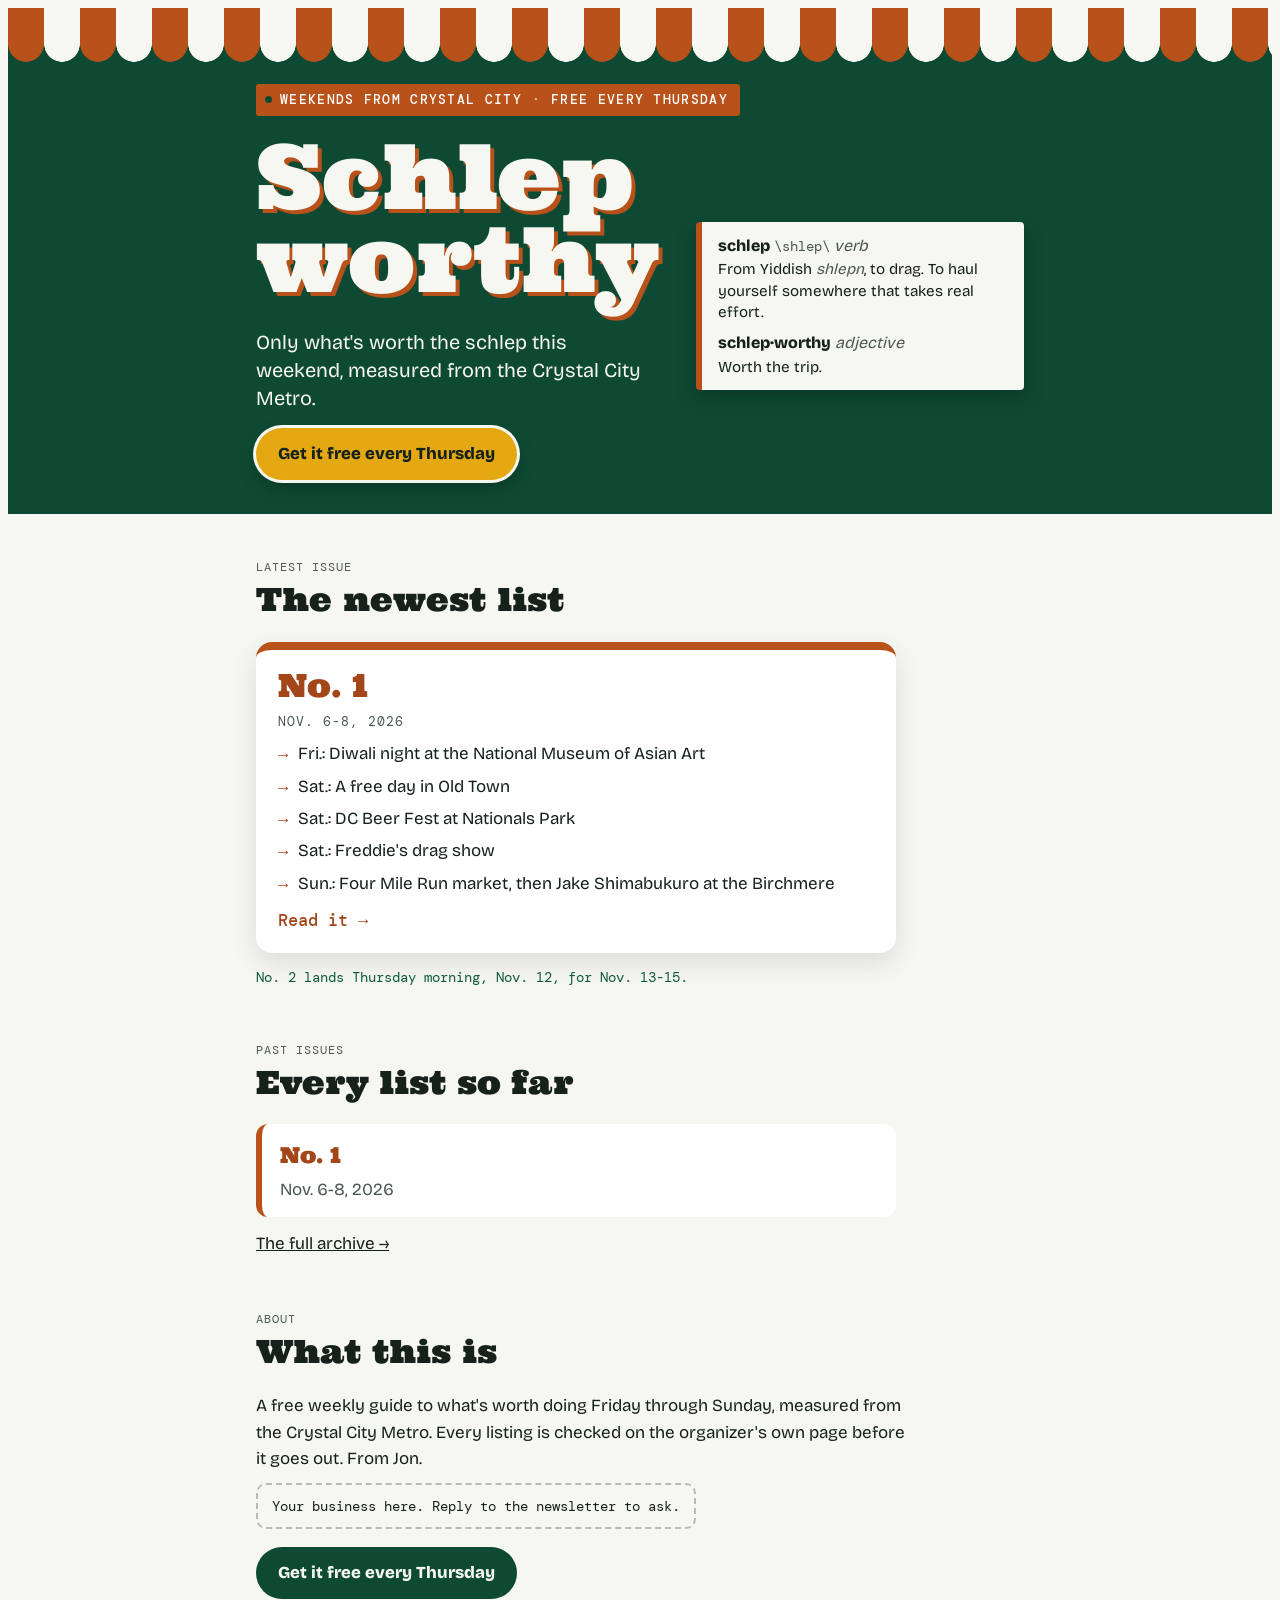
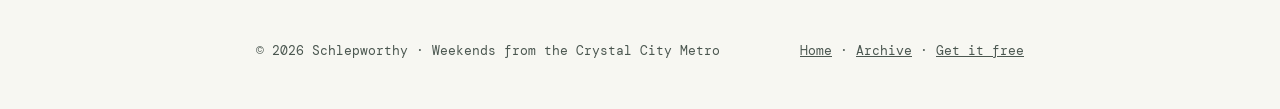
==== index.html @ 54acac74 "Launch the schlepworthy.com site: home, archive, 404, sitemap, icons and share image Home and archiv" ====
<!doctype html>
<html lang="en">
<head>
<meta charset="utf-8">
<meta name="viewport" content="width=device-width, initial-scale=1">
<title>Schlepworthy: things to do near Crystal City this weekend</title>
<meta name="description" content="A free weekly guide to what's worth doing Friday through Sunday, measured from the Crystal City Metro. Every listing checked live before it goes out.">
<link rel="canonical" href="https://schlepworthy.com/">
<meta property="og:type" content="website">
<meta property="og:site_name" content="Schlepworthy">
<meta property="og:title" content="Schlepworthy: things to do near Crystal City this weekend">
<meta property="og:description" content="A free weekly guide to what's worth doing Friday through Sunday, measured from the Crystal City Metro. Every listing checked live before it goes out.">
<meta property="og:url" content="https://schlepworthy.com/">
<meta name="theme-color" content="#0E4A33">
<meta property="og:image" content="https://schlepworthy.com/og.png">
<meta property="og:image:width" content="1200">
<meta property="og:image:height" content="630">
<meta name="twitter:card" content="summary_large_image">
<meta name="twitter:image" content="https://schlepworthy.com/og.png">
<link rel="icon" href="/favicon.svg" type="image/svg+xml">
<link rel="apple-touch-icon" href="/apple-touch-icon.png">
<script type="application/ld+json">{"@context":"https://schema.org","@type":"WebSite","name":"Schlepworthy","url":"https://schlepworthy.com/","description":"A free weekly guide to what's worth doing Friday through Sunday, measured from the Crystal City Metro."}</script>
<link rel="preconnect" href="https://fonts.googleapis.com">
<link rel="preconnect" href="https://fonts.gstatic.com" crossorigin>
<link rel="stylesheet" href="https://fonts.googleapis.com/css2?family=Ultra&amp;family=Bricolage+Grotesque:opsz,wght@12..96,300..800&amp;family=DM+Mono:wght@400;500&amp;display=swap">
<link rel="stylesheet" href="/assets/site.css">
</head>
<body>
<header class="cover">
  <div class="sw-awning" aria-hidden="true"></div>
  <div class="wrap site-cover">
    <p class="eyebrow"><span class="sign"><b>Weekends from Crystal City</b><i>&middot;</i><b>Free every Thursday</b></span></p>
    <h1 class="sw-masthead"><span>Schlep</span><span>worthy</span></h1>
    <dl class="sw-def">
      <div><dt><b>schlep</b> <span class="sw-def__say">\shlep\</span> <i>verb</i></dt><dd>From Yiddish <i>shlepn</i>, to drag. To haul yourself somewhere that takes real effort.</dd></div>
      <div><dt><b>schlep&middot;worthy</b> <i>adjective</i></dt><dd>Worth the trip.</dd></div>
    </dl>
    <p class="sw-tagline">Only what's worth the schlep this weekend, measured from the Crystal City Metro.</p>
    <a class="btn js-sub" href="https://schlepworthy.beehiiv.com/?utm_source=website&amp;utm_medium=owned&amp;utm_campaign=home" target="_blank" rel="noopener">Get it free every Thursday</a>
  </div>
</header>
<main>
  <section class="wrap section" aria-labelledby="latest">
    <div class="section-head"><p class="label">Latest issue</p><h2 class="section-title" id="latest">The newest list</h2></div>
    <a class="issue-card" href="https://schlepworthy.beehiiv.com/p/schlepworthy-no-1-nov-6-8">
      <span class="issue-card__no">No. 1</span>
      <span class="issue-card__dates">Nov. 6-8, 2026</span>
      <ul class="issue-card__lines">
        <li>Fri.: Diwali night at the National Museum of Asian Art</li>
        <li>Sat.: A free day in Old Town</li>
        <li>Sat.: DC Beer Fest at Nationals Park</li>
        <li>Sat.: Freddie's drag show</li>
        <li>Sun.: Four Mile Run market, then Jake Shimabukuro at the Birchmere</li>
      </ul>
      <span class="issue-card__go">Read it &rarr;</span>
    </a>
    <p class="next-note">No. 2 lands Thursday morning, Nov. 12, for Nov. 13-15.</p>
  </section>
  <section class="wrap section" aria-labelledby="past">
    <div class="section-head"><p class="label">Past issues</p><h2 class="section-title" id="past">Every list so far</h2></div>
    <ul class="issue-list">
      <li><a href="https://schlepworthy.beehiiv.com/p/schlepworthy-no-1-nov-6-8"><b>No. 1</b><span>Nov. 6-8, 2026</span></a></li>
    </ul>
    <p style="margin-top:14px"><a href="/archive/">The full archive &rarr;</a></p>
  </section>
  <section class="wrap section about" aria-labelledby="about">
    <div class="section-head"><p class="label">About</p><h2 class="section-title" id="about">What this is</h2></div>
    <p>A free weekly guide to what's worth doing Friday through Sunday, measured from the Crystal City Metro. Every listing is checked on the organizer's own page before it goes out. From Jon.</p>
    <p class="sponsor-line">Your business here. Reply to the newsletter to ask.</p>
    <p style="margin-top:18px"><a class="btn btn--ink js-sub" href="https://schlepworthy.beehiiv.com/?utm_source=website&amp;utm_medium=owned&amp;utm_campaign=home-about" target="_blank" rel="noopener">Get it free every Thursday</a></p>
  </section>
</main>
<footer class="wrap site-foot">
  <span>&copy; 2026 Schlepworthy &middot; Weekends from the Crystal City Metro</span>
  <span><a href="/">Home</a> &middot; <a href="/archive/">Archive</a> &middot; <a class="js-sub" href="https://schlepworthy.beehiiv.com/?utm_source=website&amp;utm_medium=owned&amp;utm_campaign=footer" target="_blank" rel="noopener">Get it free</a></span>
</footer>
<script>
(function () {
  /* Carry a visitor's utm_* tags onto the subscribe links, so a Reddit or Instagram link to this page still credits the signup in Beehiiv. */
  try {
    var q = new URLSearchParams(window.location.search);
    if (!q.get("utm_source")) return;
    Array.prototype.forEach.call(document.querySelectorAll("a.js-sub"), function (a) {
      var u = new URL(a.href);
      ["utm_source", "utm_medium", "utm_campaign", "utm_content"].forEach(function (k) {
        var v = q.get(k);
        if (v) { u.searchParams.set(k, v); } else { u.searchParams.delete(k); }
      });
      a.href = u.toString();
    });
  } catch (e) {}
})();
</script>
</body>
</html>
---- assets/site.css ----
/* Base: the Weekend Edition chassis (tickets, routes, callouts, listings, checklist). skin.css overrides type, color and the cover for Schlepworthy. */
:root {
  --paper: #F5F6F2;
  --card: #FFFFFF;
  --ink: #1C2333;
  --ink-soft: #4B5466;
  --rule: #D9DCD3;
  --perf: rgba(28, 35, 51, 0.28);
  --gold: #F2B705;
  --gold-text: #8A6200;
  --blue: #1F6FB2;
  --red: #C8102E;
  --orange: #E8692C;
  --orange-text: #B4481A;
  --green: #3F7D4E;
  --purple: #5B3A99;
  --purple-text: #5B3A99;
  --tint-gold: #FFF2C4;
  --tint-blue: #E0ECF7;
  --tint-red: #FBE2E6;
  --tint-green: #E1EEE2;
  --tint-orange: #FDE5D8;
  --tint-purple: #ECE4F7;
  --on-color: #FFFFFF;
  --shadow: rgba(28, 35, 51, 0.12);
  --cover: #EE7A2E;
  --cover-ink: #1C2333;
  /* Sticker art always sits on white, so these stay fixed in both themes. */
  --st-paper: #FFFFFF;
  --st-ink: #1C2333;
  --st-ink-2: #3A4357;
  --st-gold: #F2B705;
  --st-glow: #FFE7A0;
  --st-orange: #E8692C;
  --st-red: #C8102E;
  --st-blue: #1F6FB2;
  --st-green: #3F7D4E;
  --st-sky: #CFE4F5;
  --st-wood: #C98B3C;
  --st-night: #2A2445;
  --st-purple: #5B3A99;
  --st-shadow: rgba(10, 14, 24, 0.22);

  --font-display: "Shrikhand", "Cooper Black", "Georgia", serif;
  --font-body: "Bricolage Grotesque", "Avenir Next", "Segoe UI", system-ui, sans-serif;
  --font-mono: "DM Mono", ui-monospace, "SFMono-Regular", Menlo, Consolas, monospace;

  --step--1: 0.8125rem;
  --step-0: 1.0625rem;
  --step-1: 1.25rem;
  --step-2: 1.5rem;
  --step-3: 2rem;
  --step-4: 2.75rem;
}
@media (prefers-color-scheme: dark) {
  :root:not([data-theme="light"]) {
    --paper: #12151D;
    --card: #1B202B;
    --ink: #EEF0F4;
    --ink-soft: #A9B0BE;
    --rule: #2C3343;
    --perf: rgba(238, 240, 244, 0.28);
    --gold: #F2C230;
    --gold-text: #F2C94C;
    --blue: #6AAEE8;
    --red: #F26B80;
    --orange: #FF8F57;
    --orange-text: #FF9B66;
    --green: #7CC08D;
    --purple: #B79BF0;
    --purple-text: #C2A9F5;
    --tint-gold: #2E2812;
    --tint-blue: #142536;
    --tint-red: #34181E;
    --tint-green: #16291B;
    --tint-orange: #36211A;
    --tint-purple: #241B36;
    --on-color: #12151D;
    --shadow: rgba(0, 0, 0, 0.38);
    --cover: #E0702A;
    color-scheme: dark;
  }
}
:root[data-theme="dark"] {
  --paper: #12151D;
  --card: #1B202B;
  --ink: #EEF0F4;
  --ink-soft: #A9B0BE;
  --rule: #2C3343;
  --perf: rgba(238, 240, 244, 0.28);
  --gold: #F2C230;
  --gold-text: #F2C94C;
  --blue: #6AAEE8;
  --red: #F26B80;
  --orange: #FF8F57;
  --orange-text: #FF9B66;
  --green: #7CC08D;
  --purple: #B79BF0;
  --purple-text: #C2A9F5;
  --tint-gold: #2E2812;
  --tint-blue: #142536;
  --tint-red: #34181E;
  --tint-green: #16291B;
  --tint-orange: #36211A;
  --tint-purple: #241B36;
  --on-color: #12151D;
  --shadow: rgba(0, 0, 0, 0.38);
  --cover: #E0702A;
  color-scheme: dark;
}

*, *::before, *::after { box-sizing: border-box; }
html { scroll-behavior: smooth; scroll-padding-top: 64px; }
body {
  background: var(--paper);
  color: var(--ink);
  font-family: var(--font-body);
  font-size: var(--step-0);
  line-height: 1.55;
  font-optical-sizing: auto;
  -webkit-font-smoothing: antialiased;
}
body::before {
  content: "";
  position: fixed;
  inset: 0 0 auto;
  height: env(safe-area-inset-top, 0px);
  z-index: 10;
  background: var(--paper);
}
a { color: inherit; }
:focus-visible { outline: 3px solid var(--blue); outline-offset: 3px; border-radius: 6px; }
h1, h2, h3, h4 { margin: 0; text-wrap: balance; }
p { margin: 0; }
ul, ol, dl { margin: 0; }

.wrap {
  width: 100%;
  max-width: 800px;
  margin-inline: auto;
  padding-left: max(16px, env(safe-area-inset-left, 0px));
  padding-right: max(16px, env(safe-area-inset-right, 0px));
}

/* SVG art */
.st-paper { fill: var(--st-paper); }
.st-ink { fill: var(--st-ink); }
.st-ink-2 { fill: var(--st-ink-2); }
.st-gold { fill: var(--st-gold); }
.st-glow { fill: var(--st-glow); }
.st-orange { fill: var(--st-orange); }
.st-red { fill: var(--st-red); }
.st-blue { fill: var(--st-blue); }
.st-green { fill: var(--st-green); }
.st-sky { fill: var(--st-sky); }
.st-wood { fill: var(--st-wood); }
.st-night { fill: var(--st-night); }
.st-purple { fill: var(--st-purple); }
.sk { fill: none; stroke: var(--st-ink); stroke-linecap: round; stroke-linejoin: round; }
.sk-paper { fill: none; stroke: var(--st-paper); stroke-linecap: round; stroke-linejoin: round; }
.sk-orange { fill: none; stroke: var(--st-orange); stroke-linecap: round; }
.sk-red { fill: none; stroke: var(--st-red); stroke-linecap: round; stroke-linejoin: round; }
.sk-green { fill: none; stroke: var(--st-green); stroke-linecap: round; stroke-linejoin: round; }
.sk-wood { fill: none; stroke: var(--st-wood); stroke-linecap: round; stroke-linejoin: round; }
.ol { fill: none; stroke: var(--st-ink); stroke-width: 2; stroke-linejoin: round; }
.edge { stroke: var(--st-ink); stroke-width: 2; stroke-linejoin: round; }
.svg-text { font-family: var(--font-mono); font-weight: 500; fill: var(--st-ink); }

/* Cover */
.cover { background: var(--cover); color: var(--cover-ink); }
.cover__inner { padding-block: 26px 30px; display: grid; gap: 22px; }
.eyebrow {
  font-family: var(--font-mono);
  font-size: var(--step--1);
  letter-spacing: 0.06em;
  text-transform: uppercase;
}
.masthead {
  font-family: var(--font-display);
  font-weight: 400;
  font-size: clamp(3rem, 14vw, 6.5rem);
  line-height: 0.95;
}
.masthead span { display: block; }
.cover__tags { display: flex; flex-wrap: wrap; align-items: center; gap: 10px 12px; margin-top: 14px; }
.stamp {
  display: inline-block;
  padding: 4px 11px;
  border: 2.5px solid var(--st-purple);
  border-radius: 6px;
  background: var(--st-paper);
  color: var(--st-purple);
  font-family: var(--font-mono);
  font-weight: 500;
  font-size: var(--step--1);
  letter-spacing: 0.14em;
  text-transform: uppercase;
  transform: rotate(-6deg);
}
.kicker-pt {
  display: inline-block;
  padding: 4px 12px;
  border-radius: 999px;
  background: var(--st-paper);
  color: var(--st-ink);
  font-weight: 700;
  font-size: var(--step--1);
  letter-spacing: 0.14em;
  text-transform: uppercase;
  transform: rotate(2deg);
}
.cover__stickers { display: flex; flex-wrap: wrap; gap: 14px; }
.sticker {
  width: 78px;
  height: 78px;
  border-radius: 50%;
  background: var(--st-paper);
  display: grid;
  place-items: center;
  box-shadow: 0 0 0 4px var(--st-paper), 0 8px 18px var(--st-shadow);
  transform: rotate(var(--tilt, 0deg));
  animation: settle 700ms cubic-bezier(0.2, 0.9, 0.3, 1.3) both;
  animation-delay: var(--delay, 0ms);
}
.sticker svg { width: 62px; height: 62px; }
@keyframes settle {
  from { transform: rotate(calc(var(--tilt, 0deg) - 14deg)) scale(0.88); }
  to { transform: rotate(var(--tilt, 0deg)) scale(1); }
}
.coverlines { list-style: none; padding: 0; display: grid; gap: 10px; max-width: 36ch; }
.coverlines li { display: flex; gap: 10px; align-items: baseline; }
.coverlines li::before { content: "→"; font-family: var(--font-mono); font-weight: 500; }
.coverlines a {
  font-weight: 750;
  font-size: var(--step-1);
  line-height: 1.3;
  text-decoration: underline;
  text-decoration-thickness: 2px;
  text-underline-offset: 4px;
}
.forecast { display: grid; grid-template-columns: repeat(3, minmax(0, 1fr)); gap: 8px; }
.wx {
  background: var(--st-paper);
  color: var(--st-ink);
  border-radius: 14px;
  padding: 10px 12px;
  display: grid;
  gap: 2px;
  justify-items: start;
  align-content: start;
}
.wx svg { width: 26px; height: 26px; }
.wx__day { font-family: var(--font-mono); font-size: 0.75rem; letter-spacing: 0.08em; text-transform: uppercase; }
.wx__temps { font-weight: 800; font-size: var(--step-1); line-height: 1.2; font-variant-numeric: tabular-nums; }
.wx__temps small { font-weight: 500; font-size: 0.8em; color: var(--st-ink-2); }
.wx__note { font-size: 0.8125rem; line-height: 1.3; color: var(--st-ink-2); }
.forecast__note { grid-column: 1 / -1; font-family: var(--font-mono); font-size: var(--step--1); }

@media (min-width: 720px) {
  .cover__inner {
    grid-template-columns: minmax(0, 1.25fr) minmax(0, 1fr);
    grid-template-areas: "eyebrow eyebrow" "title stickers" "lines forecast";
    column-gap: 36px;
    row-gap: 26px;
    padding-block: 34px 38px;
  }
  .eyebrow { grid-area: eyebrow; }
  .cover__title { grid-area: title; }
  .cover__stickers {
    grid-area: stickers;
    align-self: center;
    justify-self: end;
    display: grid;
    grid-template-columns: repeat(2, 78px);
    gap: 16px 20px;
  }
  .cover__stickers .sticker:nth-child(even) { margin-top: 18px; }
  .coverlines { grid-area: lines; }
  .forecast { grid-area: forecast; align-self: end; }
}

/* Contents bar */
.toc {
  position: sticky;
  top: env(safe-area-inset-top, 0px);
  z-index: 5;
  background: var(--paper);
  border-bottom: 1px solid var(--rule);
}
.toc__list {
  list-style: none;
  padding: 10px 0;
  display: flex;
  gap: 8px;
  overflow-x: auto;
  scrollbar-width: none;
}
.toc__list::-webkit-scrollbar { display: none; }
.toc a {
  display: inline-flex;
  align-items: center;
  gap: 7px;
  padding: 7px 14px;
  border-radius: 999px;
  border: 1.5px solid var(--rule);
  background: var(--card);
  font-weight: 700;
  font-size: 0.9rem;
  text-decoration: none;
  white-space: nowrap;
  transition: border-color 140ms ease;
}
.toc a:hover { border-color: var(--ink); }
.dot { display: inline-block; width: 10px; height: 10px; border-radius: 50%; background: var(--c, var(--ink)); flex: none; }

/* Sections */
.section { padding-block: 44px 8px; }
.section-head { display: grid; gap: 6px; margin-bottom: 24px; }
.kicker {
  font-family: var(--font-mono);
  font-size: var(--step--1);
  letter-spacing: 0.06em;
  text-transform: uppercase;
  color: var(--ink-soft);
}
.section-title { font-weight: 800; font-size: var(--step-3); line-height: 1.1; letter-spacing: -0.01em; }
.day-title {
  font-family: var(--font-display);
  font-weight: 400;
  font-size: var(--step-4);
  line-height: 1;
  color: var(--c, var(--ink));
}
.title-row { display: flex; align-items: center; flex-wrap: wrap; gap: 6px 14px; }
.pt-day {
  display: inline-block;
  padding: 3px 12px;
  border-radius: 999px;
  border: 1.5px solid var(--rule);
  background: var(--card);
  color: var(--ink-soft);
  font-weight: 700;
  font-size: var(--step--1);
  letter-spacing: 0.06em;
  transform: rotate(-3deg);
}
.dek { font-size: var(--step-1); line-height: 1.45; max-width: 46ch; }
.label {
  font-family: var(--font-mono);
  font-size: 0.75rem;
  letter-spacing: 0.08em;
  text-transform: uppercase;
  color: var(--ink-soft);
}

/* Editor's note */
.ednote {
  display: grid;
  gap: 8px;
  padding: 18px 20px;
  border-radius: 18px;
  border: 1.5px dashed var(--perf);
  background: var(--card);
  margin-bottom: 26px;
}
.ednote p:last-child { color: var(--ink-soft); }

/* Energy-sorted tickets */
.glance { display: grid; gap: 16px; grid-template-columns: repeat(auto-fit, minmax(min(100%, 230px), 1fr)); }
.ticket {
  position: relative;
  display: grid;
  gap: 6px;
  align-content: start;
  grid-template-rows: auto auto auto 1fr auto;
  padding: 16px 20px 14px;
  border-radius: 16px;
  background: var(--t, var(--tint-gold));
  color: var(--ink);
  text-decoration: none;
  transition: transform 160ms ease;
}
.ticket:hover { transform: translateY(-2px); }
.ticket::before,
.ticket::after {
  content: "";
  position: absolute;
  bottom: 37px;
  width: 18px;
  height: 18px;
  border-radius: 50%;
  background: var(--paper);
}
.ticket::before { left: -9px; }
.ticket::after { right: -9px; }
.ticket__when { font-family: var(--font-mono); font-size: 0.75rem; letter-spacing: 0.06em; text-transform: uppercase; color: var(--ink-soft); }
.ticket__title { font-weight: 800; font-size: var(--step-2); line-height: 1.12; }
.ticket__note { color: var(--ink-soft); }
.ticket__stub {
  margin-top: auto;
  padding-top: 10px;
  border-top: 2px dashed var(--perf);
  font-family: var(--font-mono);
  font-weight: 500;
  font-size: 0.9rem;
  line-height: 22px;
}

.energy {
  display: inline-flex;
  align-items: center;
  gap: 10px;
  font-family: var(--font-mono);
  font-size: 0.75rem;
  letter-spacing: 0.06em;
  text-transform: uppercase;
  color: var(--ink-soft);
}
.energy__bars {
  position: relative;
  display: inline-grid;
  grid-template-columns: repeat(4, 7px);
  gap: 2px;
  padding: 2px;
  border: 2px solid var(--ink);
  border-radius: 5px;
}
.energy__bars::after {
  content: "";
  position: absolute;
  right: -6px;
  top: 50%;
  width: 3px;
  height: 7px;
  transform: translateY(-50%);
  border-radius: 0 2px 2px 0;
  background: var(--ink);
}
.energy__bars i { display: block; height: 11px; border-radius: 1.5px; background: transparent; }
.energy__bars[data-level="1"] i:nth-child(-n+1),
.energy__bars[data-level="2"] i:nth-child(-n+2),
.energy__bars[data-level="3"] i:nth-child(-n+3),
.energy__bars[data-level="4"] i:nth-child(-n+4) { background: var(--green); }

/* Features */
.feature { position: relative; display: grid; gap: 18px; padding-block: 8px 34px; }
.feature + .feature:not(.feature--box) { border-top: 1px solid var(--rule); padding-top: 34px; }
.feature__top { display: flex; align-items: center; gap: 14px; }
.feature__top > div { flex: 1; min-width: 0; display: grid; gap: 4px; }
.spot {
  flex: none;
  width: 64px;
  height: 64px;
  border-radius: 50%;
  background: var(--st-paper);
  display: grid;
  place-items: center;
  box-shadow: 0 0 0 3px var(--st-paper), 0 6px 14px var(--shadow);
  transform: rotate(-6deg);
}
.spot svg { width: 52px; height: 52px; }
.feature__title {
  font-weight: 800;
  font-size: clamp(1.55rem, 6vw, 2.1rem);
  line-height: 1.06;
  letter-spacing: -0.015em;
}
.pick {
  flex: none;
  width: 76px;
  height: 76px;
  border-radius: 50%;
  display: grid;
  place-items: center;
  text-align: center;
  font-family: var(--font-display);
  font-size: 0.82rem;
  line-height: 1.05;
  background: var(--orange);
  color: var(--cover-ink);
  transform: rotate(10deg);
  box-shadow: 0 0 0 3px var(--st-paper), 0 6px 14px var(--shadow);
}
.feature__dek { font-size: var(--step-1); line-height: 1.45; max-width: 48ch; }
.feature__body { display: grid; gap: 26px; }
@media (min-width: 720px) {
  .feature__body { grid-template-columns: minmax(0, 1.4fr) minmax(0, 1fr); align-items: start; }
}
.feature--box {
  background: var(--tint-purple);
  border-radius: 22px;
  padding: 24px 22px 26px;
  margin-block: 8px 12px;
}
.feature--box + .feature { border-top: 0; padding-top: 22px; }

/* Transit-line itineraries */
.route { list-style: none; padding: 0; position: relative; display: grid; gap: 18px; min-width: 0; }
.route::before {
  content: "";
  position: absolute;
  left: 9px;
  top: 12px;
  bottom: 12px;
  width: 6px;
  border-radius: 3px;
  background: var(--line);
}
.route--gold { --line: var(--gold); }
.route--green { --line: var(--green); }
.route--orange { --line: var(--orange); }
.route--blue { --line: var(--blue); }
.route--red { --line: var(--red); }
.route--purple { --line: var(--purple); }
.stop { position: relative; padding-left: 40px; display: grid; gap: 2px; min-width: 0; }
.stop::before {
  content: "";
  position: absolute;
  left: 0;
  top: 2px;
  width: 24px;
  height: 24px;
  border-radius: 50%;
  background: var(--paper);
  border: 5px solid var(--line);
}
.stop--end::before { background: var(--line); }
.stop__when { font-family: var(--font-mono); font-size: 0.8125rem; color: var(--ink-soft); font-variant-numeric: tabular-nums; }
.stop__what { font-weight: 750; font-size: var(--step-1); line-height: 1.25; }
.stop__more { color: var(--ink-soft); }

/* Marquee */
.marquee-wrap { filter: drop-shadow(0 5px 12px var(--shadow)); min-width: 0; }
.marquee {
  background: var(--card);
  border-radius: 16px;
  padding: 18px 18px 16px;
  display: grid;
  gap: 10px;
}
.marquee__title { font-weight: 800; font-size: var(--step-1); display: flex; align-items: center; gap: 8px; }
.marquee__title::before {
  content: "";
  width: 10px;
  height: 10px;
  border-radius: 50%;
  background: var(--orange);
  box-shadow: 14px 0 0 var(--purple), 28px 0 0 var(--gold);
  margin-right: 30px;
}
.shows { list-style: none; padding: 0; display: grid; }
.show {
  display: grid;
  grid-template-columns: minmax(0, 1fr) auto;
  column-gap: 12px;
  padding-block: 8px;
  border-bottom: 1px dotted var(--rule);
}
.show:last-child { border-bottom: 0; }
.show__title { font-weight: 750; line-height: 1.25; }
.show__meta { grid-column: 1; font-family: var(--font-mono); font-size: 0.75rem; color: var(--ink-soft); }
.show__times {
  grid-column: 2;
  grid-row: 1 / span 2;
  align-self: center;
  text-align: right;
  font-family: var(--font-mono);
  font-size: 0.875rem;
  font-weight: 500;
  font-variant-numeric: tabular-nums;
}
.marquee__note { font-size: 0.8125rem; color: var(--ink-soft); }

/* Facts and add-ons */
.facts { display: grid; gap: 12px; }
.facts div { display: grid; grid-template-columns: 8rem minmax(0, 1fr); gap: 12px; }
.facts dt {
  font-family: var(--font-mono);
  font-size: 0.8125rem;
  letter-spacing: 0.05em;
  text-transform: uppercase;
  color: var(--ink-soft);
  padding-top: 3px;
}
.facts dd { margin: 0; }
@media (max-width: 460px) {
  .facts div { grid-template-columns: 1fr; gap: 2px; }
}
@media (min-width: 720px) {
  .feature__body .facts div { grid-template-columns: 1fr; gap: 2px; }
}
.addon {
  display: grid;
  gap: 6px;
  padding: 14px 16px;
  border-radius: 14px;
  background: var(--card);
}
.addon--alert { background: var(--tint-orange); }
.stack { display: grid; gap: 14px; align-content: start; min-width: 0; }
.addon--pt { background: var(--tint-gold); }

/* Fine print */
.fine { border-top: 1px dashed var(--perf); padding-top: 12px; }
.fine summary {
  cursor: pointer;
  list-style: none;
  display: inline-flex;
  align-items: center;
  gap: 10px;
  font-weight: 750;
}
.fine summary::-webkit-details-marker { display: none; }
.fine summary::before {
  content: "+";
  display: inline-grid;
  place-items: center;
  width: 24px;
  height: 24px;
  border-radius: 50%;
  background: var(--ink);
  color: var(--paper);
  font-family: var(--font-mono);
  font-size: 1rem;
  line-height: 1;
}
.fine[open] summary::before { content: "\2212"; }
.fine ul { margin-top: 10px; padding-left: 1.2em; display: grid; gap: 7px; color: var(--ink-soft); }

/* Link chips */
.chips { list-style: none; padding: 0; display: flex; flex-wrap: wrap; gap: 8px; }
.chip {
  display: inline-flex;
  align-items: center;
  gap: 6px;
  padding: 7px 13px;
  border-radius: 999px;
  border: 1.5px solid var(--rule);
  background: var(--card);
  color: var(--ink);
  font-weight: 650;
  font-size: 0.875rem;
  text-decoration: none;
  transition: border-color 140ms ease, transform 140ms ease;
}
.chip:hover { border-color: var(--ink); transform: translateY(-1px); }
.chip::after { content: "↗"; font-family: var(--font-mono); font-size: 0.8em; color: var(--ink-soft); }

/* Swaps */
.alts { display: grid; gap: 14px; grid-template-columns: repeat(auto-fit, minmax(min(100%, 220px), 1fr)); margin-bottom: 8px; }
.alt {
  display: grid;
  gap: 6px;
  align-content: start;
  padding: 16px 18px;
  border-radius: 16px;
  border: 1.5px solid var(--rule);
  background: var(--card);
}
.alt h4 { font-weight: 800; font-size: var(--step-1); line-height: 1.2; }
.alt__meta { font-family: var(--font-mono); font-size: 0.8125rem; color: var(--ink-soft); }
.alt .chip { justify-self: start; margin-top: 4px; }

.swaps { display: grid; gap: 12px; padding-block: 0 34px; }
.swaps + .feature { border-top: 1px solid var(--rule); padding-top: 34px; }

/* Callouts */
.callout {
  display: grid;
  gap: 12px;
  align-content: start;
  padding: 18px;
  border-radius: 18px;
  background: var(--tint-blue);
  min-width: 0;
}
.callout--purple { background: var(--tint-purple); }
.callout--gold { background: var(--tint-gold); }
.callout h4 { display: flex; align-items: center; gap: 10px; font-weight: 800; font-size: var(--step-1); }
.callout h4 svg { width: 32px; height: 32px; flex: none; }
.closures { list-style: none; padding: 0; display: grid; gap: 12px; }
.closures li { display: grid; gap: 2px; }
.closures .hrs { font-family: var(--font-mono); font-size: 0.8125rem; font-weight: 500; }
.callout__note { font-size: 0.9rem; color: var(--ink-soft); }

/* Listings */
.groups { display: grid; gap: 34px; }
.group__title { display: flex; align-items: center; gap: 10px; font-weight: 800; font-size: var(--step-2); margin-bottom: 6px; }
.group__title .dot { width: 14px; height: 14px; }
.group__dek { color: var(--ink-soft); margin-bottom: 6px; max-width: 60ch; }
.listing {
  list-style: none;
  padding: 0;
  display: grid;
  column-gap: 28px;
  grid-template-columns: repeat(auto-fill, minmax(min(100%, 320px), 1fr));
}
.item { display: grid; gap: 3px; align-content: start; padding-block: 13px; border-top: 1px dotted var(--rule); min-width: 0; }
.item__name { font-weight: 800; font-size: 1.0625rem; line-height: 1.3; text-decoration: none; }
a.item__name:hover { text-decoration: underline; }
a.item__name::after { content: " ↗"; font-family: var(--font-mono); font-size: 0.8em; color: var(--ink-soft); }
.item__meta { font-family: var(--font-mono); font-size: 0.8125rem; color: var(--ink-soft); font-variant-numeric: tabular-nums; }
.item p:last-child { font-size: 0.975rem; }
.tag {
  display: inline-block;
  margin-left: 6px;
  padding: 1px 8px;
  border-radius: 999px;
  background: var(--tint-orange);
  color: var(--orange-text);
  font-family: var(--font-mono);
  font-size: 0.6875rem;
  font-weight: 500;
  letter-spacing: 0.05em;
  text-transform: uppercase;
  vertical-align: 2px;
}
.tag--hold { background: var(--tint-purple); color: var(--purple-text); }
.tag--chain { background: var(--tint-blue); color: var(--blue); }

/* Checklist */
.checklist-card {
  display: grid;
  gap: 22px;
  padding: 22px 20px;
  border-radius: 20px;
  background: var(--tint-green);
}
@media (min-width: 720px) {
  .checklist-card { grid-template-columns: repeat(2, minmax(0, 1fr)); column-gap: 32px; }
}
.check-group { display: grid; gap: 10px; align-content: start; }
.check-group h3 { font-weight: 800; font-size: var(--step-1); }
.checks { list-style: none; padding: 0; display: grid; gap: 10px; }
.checks li { position: relative; }
.sr {
  position: absolute;
  width: 1px;
  height: 1px;
  margin: -1px;
  padding: 0;
  overflow: hidden;
  clip: rect(0 0 0 0);
  white-space: nowrap;
  border: 0;
}
.checks label { display: flex; align-items: flex-start; gap: 12px; cursor: pointer; }
.box {
  flex: none;
  width: 24px;
  height: 24px;
  margin-top: 1px;
  border-radius: 7px;
  border: 2px solid var(--ink);
  background: var(--card);
  display: grid;
  place-items: center;
  transition: background 120ms ease, border-color 120ms ease;
}
.box::after {
  content: "";
  width: 6px;
  height: 11px;
  border: solid transparent;
  border-width: 0 3px 3px 0;
  transform: translateY(-1px) rotate(45deg);
}
.checks input:checked + label .box { background: var(--green); border-color: var(--green); }
.checks input:checked + label .box::after { border-color: var(--on-color); }
.checks input:checked + label .txt { text-decoration: line-through; color: var(--ink-soft); }
.checks input:focus-visible + label .box { outline: 3px solid var(--blue); outline-offset: 2px; }

/* Colophon */
.colophon { padding-block: 36px 56px; display: grid; gap: 10px; color: var(--ink-soft); font-size: 0.95rem; }
.bye { font-family: var(--font-display); font-size: var(--step-3); line-height: 1.05; color: var(--orange-text); }

@media (prefers-reduced-motion: reduce) {
  html { scroll-behavior: auto; }
  .sticker { animation: none; }
  .ticket, .chip { transition: none; }
}

/* ===== Schlepworthy skin, issue 2 on: the Weekend Edition chassis in deli colors ===== */
/* Layout: a deli counter for your weekend. Striped awning over a deep-green cover with the hand-painted masthead and the dictionary entry, code-drawn stickers, cover lines and three forecast cards; a sticky section nav; counter-stub tickets with the little schlepper meter and a crowd filter; then day spreads with a spot icon per pick, dot-and-line routes and callouts; the Blue Plate receipt sits low; take-a-number signup on the back page. */
:root {
  --font-display: "Ultra", "Rockwell Extra Bold", "Rockwell", Georgia, serif;
  --paper: #F7F7F2;
  --card: #FFFFFF;
  --ink: #16211B;
  --ink-soft: #4B5750;
  --rule: #D8D9CF;
  --perf: rgba(22, 33, 27, 0.28);
  --awning: #0E4A33;
  --awning-ink: #F7F7F2;
  --awning-text: #0E5A3D;
  --tomato: #B8521A;
  --tomato-text: #A3471A;
  --on-tomato: #FFFFFF;
  --mustard: #E3A812;
  --rye: #ECEADF;
  --polaroid: #FFFFFF;
  --tape: rgba(227, 168, 18, 0.55);
  --cover: var(--awning);
  --cover-ink: var(--awning-ink);
  /* chassis accents remapped to the deli palette */
  --gold: #E3A812;
  --gold-text: #7A5800;
  --orange: #B8521A;
  --orange-text: #A3471A;
  --green: #0E4A33;
  --blue: #2B6B78;
  --purple: #6B4A2E;
  --purple-text: #6B4A2E;
  --red: #B8521A;
  --tint-gold: #FBF0CF;
  --tint-orange: #F6E2D4;
  --tint-green: #DDEBE3;
  --tint-blue: #DDECEE;
  --tint-red: #F6E2D4;
  --tint-purple: #ECEADF;
  --st-orange: #B8521A;
  --st-gold: #E3A812;
  --st-green: #2F7A55;
  --st-blue: #2B6B78;
  --st-red: #B8521A;
  --st-purple: #6B4A2E;
  --st-ink: #16211B;
  --st-ink-2: #3E4A43;
}
@media (prefers-color-scheme: dark) {
  :root:not([data-theme="light"]) {
    --paper: #101512; --card: #18201B; --ink: #EDEFEA; --ink-soft: #A6AFA9; --rule: #2A332D; --perf: rgba(237, 239, 234, 0.28);
    --awning: #0B3B29; --awning-ink: #F1EFE7; --awning-text: #73C9A0;
    --tomato: #F08A4B; --tomato-text: #FFA36B; --on-tomato: #1B0A0B; --mustard: #E8B32A; --rye: #1F2822;
    --gold: #E8B32A; --gold-text: #F2C94C; --orange: #F08A4B; --orange-text: #FFA36B; --green: #73C9A0; --blue: #7FC3CF; --purple: #D2A37A; --purple-text: #D9B08A; --red: #F08A4B;
    --tint-gold: #2C2612; --tint-orange: #33211A; --tint-green: #15281F; --tint-blue: #142A2E; --tint-red: #33211A; --tint-purple: #1F2822;
    --cover: #0B3B29; --cover-ink: #F1EFE7;
    color-scheme: dark;
  }
}
:root[data-theme="dark"] {
  --paper: #101512; --card: #18201B; --ink: #EDEFEA; --ink-soft: #A6AFA9; --rule: #2A332D; --perf: rgba(237, 239, 234, 0.28);
  --awning: #0B3B29; --awning-ink: #F1EFE7; --awning-text: #73C9A0;
  --tomato: #F08A4B; --tomato-text: #FFA36B; --on-tomato: #1B0A0B; --mustard: #E8B32A; --rye: #1F2822;
  --gold: #E8B32A; --gold-text: #F2C94C; --orange: #F08A4B; --orange-text: #FFA36B; --green: #73C9A0; --blue: #7FC3CF; --purple: #D2A37A; --purple-text: #D9B08A; --red: #F08A4B;
  --tint-gold: #2C2612; --tint-orange: #33211A; --tint-green: #15281F; --tint-blue: #142A2E; --tint-red: #33211A; --tint-purple: #1F2822;
  --cover: #0B3B29; --cover-ink: #F1EFE7;
  color-scheme: dark;
}

/* Awning */
.sw-awning {
  height: 54px;
  background:
    radial-gradient(circle at 18px 0, var(--tomato) 17.5px, transparent 18px) 0 36px / 72px 18px repeat-x,
    radial-gradient(circle at 18px 0, var(--paper) 17.5px, transparent 18px) 36px 36px / 72px 18px repeat-x,
    linear-gradient(90deg, var(--tomato) 0 50%, var(--paper) 50% 100%) 0 0 / 72px 36px repeat-x;
}
.cover { background: var(--awning); color: var(--awning-ink); }

/* Deli tag (eyebrow and day tags) */
.sign {
  display: inline-flex;
  align-items: center;
  flex-wrap: wrap;
  gap: 6px 10px;
  width: fit-content;
  max-width: 100%;
  padding: 6px 12px 6px 24px;
  position: relative;
  background: var(--tomato);
  color: var(--on-tomato);
  border-radius: 3px;
  font-family: var(--font-mono);
  font-weight: 500;
  font-size: var(--step--1);
  letter-spacing: 0.1em;
  text-transform: uppercase;
}
.sign::before {
  content: "";
  position: absolute;
  left: 9px;
  top: 12px;
  width: 7px;
  height: 7px;
  border-radius: 50%;
  background: var(--awning);
}
.sign b { font-weight: 500; }
.sign i { font-style: normal; opacity: 0.65; }

/* Masthead and the dictionary entry */
.sw-masthead {
  font-family: var(--font-display);
  font-weight: 400;
  font-size: clamp(3rem, 14vw, 5.6rem);
  line-height: 0.92;
  color: var(--awning-ink);
  text-shadow: 4px 4px 0 var(--tomato);
  padding-bottom: 0.12em;
}
.sw-masthead span { display: block; }
.sw-def {
  margin-top: 14px;
  display: grid;
  gap: 8px;
  max-width: 40ch;
  padding: 12px 16px;
  background: var(--paper);
  color: var(--ink);
  border-radius: 4px;
  border-left: 6px solid var(--tomato);
  box-shadow: 0 8px 20px rgba(0, 0, 0, 0.25);
}
.sw-def div { display: grid; gap: 1px; }
.sw-def dt { font-size: 1rem; }
.sw-def dt b { font-weight: 800; }
.sw-def dt i, .sw-def dd i { color: var(--ink-soft); }
.sw-def__say { font-family: var(--font-mono); font-size: 0.85rem; color: var(--ink-soft); }
.sw-def dd { margin: 0; font-size: 0.95rem; line-height: 1.4; }
.sw-tagline { margin-top: 14px; font-size: var(--step-1); line-height: 1.4; max-width: 32ch; }
.cover .coverlines a { color: var(--awning-ink); text-decoration-color: var(--mustard); }
.cover .coverlines li::before { color: var(--mustard); }
.cover .forecast__note { color: var(--awning-ink); opacity: 0.9; }
.wx--tbd .wx__temps { font-size: 1rem; color: var(--st-ink-2); }

/* Day titles in Ultra */
.day-title { font-family: var(--font-display); font-weight: 400; letter-spacing: 0.005em; }
.section-title { font-family: var(--font-display); font-weight: 400; letter-spacing: 0.005em; }

/* Editor's pick: the badge Lu asked to keep */
.pick {
  background: var(--tomato);
  color: var(--on-tomato);
  font-family: var(--font-display);
  box-shadow: 0 0 0 3px var(--paper), 0 6px 14px var(--shadow);
}
.onething {
  display: grid;
  gap: 10px;
  margin-bottom: 26px;
  padding: 18px 20px;
  border-radius: 18px;
  background: var(--awning);
  color: var(--awning-ink);
  box-shadow: 6px 6px 0 var(--tomato);
}
.onething .label { color: var(--mustard); }
.onething__title { font-family: var(--font-display); font-weight: 400; font-size: clamp(1.45rem, 5.5vw, 2rem); line-height: 1.08; }
.onething__title a { color: inherit; text-decoration: underline; text-decoration-color: var(--mustard); text-decoration-thickness: 3px; text-underline-offset: 5px; }
.onething p:last-child { opacity: 0.92; }
.ticket__pick {
  justify-self: start;
  padding: 2px 9px;
  border-radius: 999px;
  background: var(--tomato);
  color: var(--on-tomato);
  font-family: var(--font-mono);
  font-size: 0.68rem;
  font-weight: 500;
  letter-spacing: 0.1em;
  text-transform: uppercase;
}

/* Little schleppers: one more per level of schlep (replaces the energy bars) */
.schleppers { display: inline-flex; align-items: flex-end; gap: 1px; }
.schleppers svg { width: 16px; height: 20px; color: var(--ink-soft); opacity: 0.28; }
.schleppers[data-level="0"] svg:nth-child(-n+1),
.schleppers[data-level="1"] svg:nth-child(-n+2),
.schleppers[data-level="2"] svg:nth-child(-n+3),
.schleppers[data-level="3"] svg:nth-child(-n+4) { color: var(--tomato); opacity: 1; }
.label .schleppers svg { width: 13px; height: 16px; }
.label .schleppers { margin-right: 6px; vertical-align: -3px; }

/* Crowd filter */
.crowdbar { display: grid; gap: 10px; margin-bottom: 22px; }
.crowds { display: flex; flex-wrap: wrap; gap: 8px; }
.crowd {
  display: inline-flex;
  align-items: center;
  gap: 6px;
  padding: 7px 13px;
  border-radius: 999px;
  border: 1.5px solid var(--rule);
  background: var(--card);
  color: var(--ink);
  font: inherit;
  font-weight: 650;
  font-size: 0.9rem;
  cursor: pointer;
}
.crowd:hover { border-color: var(--ink); }
.crowd[aria-pressed="true"] { background: var(--tomato); border-color: var(--tomato); color: var(--on-tomato); }
.crowd__n { font-family: var(--font-mono); font-size: 0.75rem; opacity: 0.75; }
.crowd-note { font-size: 0.9rem; color: var(--ink-soft); }

/* Rubber-stamp verdict */
.stamp {
  display: inline-block;
  border: 3px double var(--tomato-text);
  background: transparent;
  color: var(--tomato-text);
  border-radius: 4px;
  padding: 3px 10px;
  font-family: var(--font-mono);
  font-weight: 500;
  font-size: var(--step--1);
  letter-spacing: 0.16em;
  text-transform: uppercase;
  transform: rotate(-4deg);
  box-shadow: none;
}

/* My pick polaroid */
.pickwrap { display: grid; gap: 22px; align-items: center; }
@media (min-width: 720px) { .pickwrap { grid-template-columns: minmax(0, 300px) minmax(0, 1fr); gap: 40px; } }
.polaroid {
  position: relative;
  margin: 10px auto 0;
  width: min(100%, 300px);
  padding: 14px 14px 18px;
  background: var(--polaroid);
  box-shadow: 0 14px 30px var(--shadow), 0 2px 4px var(--shadow);
  transform: rotate(-2.5deg);
}
.polaroid::before, .polaroid::after { content: ""; position: absolute; top: -10px; width: 78px; height: 22px; background: var(--tape); }
.polaroid::before { left: 18px; transform: rotate(-8deg); }
.polaroid::after { right: 18px; transform: rotate(7deg); }
.polaroid__photo {
  aspect-ratio: 1 / 1;
  display: grid;
  place-items: center;
  text-align: center;
  padding: 16px;
  background: repeating-linear-gradient(135deg, #E9E4D6 0 12px, #E2DCCB 12px 24px);
  color: #4B5466;
  font-family: var(--font-mono);
  font-size: 0.8rem;
  letter-spacing: 0.06em;
  text-transform: uppercase;
}
.polaroid figcaption { margin-top: 12px; font-family: var(--font-display); font-size: 1rem; color: #16211B; text-align: center; }

/* Blue Plate Special receipt */
.economy {
  display: grid;
  gap: 14px;
  max-width: 640px;
  padding: 22px 24px;
  border-radius: 18px;
  background: var(--card);
  border: 2px solid var(--ink);
  box-shadow: 7px 7px 0 var(--tomato);
}
.economy__title { font-family: var(--font-display); font-weight: 400; font-size: clamp(1.6rem, 6vw, 2.3rem); line-height: 1.05; }
.economy__dek { color: var(--ink-soft); }
.fare { list-style: none; padding: 0; margin: 0; display: grid; }
.fare li { display: grid; grid-template-columns: 2.6rem minmax(0, 1fr) auto; gap: 10px; align-items: baseline; padding: 9px 0; border-bottom: 1px dotted var(--rule); }
.fare__day { font-family: var(--font-mono); font-size: 0.75rem; letter-spacing: 0.08em; text-transform: uppercase; color: var(--ink-soft); }
.fare__what { min-width: 0; }
.fare__what small { display: block; color: var(--ink-soft); font-size: 0.85rem; }
.fare__amt { font-family: var(--font-mono); font-variant-numeric: tabular-nums; text-align: right; white-space: nowrap; }
.fare__total { display: flex; justify-content: space-between; align-items: baseline; gap: 12px; padding-top: 10px; border-top: 2px solid var(--ink); font-weight: 800; font-size: var(--step-1); }
.fare__total span:last-child { font-family: var(--font-mono); font-variant-numeric: tabular-nums; font-size: var(--step-2); color: var(--tomato-text); }
.fare__sum { margin-top: -6px; text-align: right; font-family: var(--font-mono); font-size: 0.8rem; color: var(--ink-soft); font-variant-numeric: tabular-nums; }
.economy__note { font-size: 0.9rem; color: var(--ink-soft); }

/* Getting around, sponsor slot, take a number */
.notes { list-style: none; padding: 0; display: grid; gap: 12px; }
.notes li { display: grid; gap: 2px; }
.notes strong { font-weight: 750; }
.callout--green { background: var(--tint-green); }
.callout--blue { background: var(--tint-blue); }
.callout--orange { background: var(--tint-orange); }
.callout .chip { justify-self: start; }
.tag-slot {
  position: relative;
  display: grid;
  gap: 8px;
  max-width: 560px;
  padding: 22px 24px 22px 64px;
  border-radius: 18px 46px 46px 18px;
  background: var(--tint-gold);
  border: 2px solid var(--mustard);
}
.tag-slot::before { content: ""; position: absolute; left: 22px; top: 50%; width: 18px; height: 18px; margin-top: -9px; border-radius: 50%; background: var(--paper); box-shadow: inset 0 0 0 3px var(--mustard); }
.tag-slot__title { font-family: var(--font-display); font-weight: 400; font-size: var(--step-2); line-height: 1.1; }
.pass { display: grid; border-radius: 18px; overflow: hidden; background: var(--card); box-shadow: 0 10px 26px var(--shadow); }
@media (min-width: 640px) { .pass { grid-template-columns: minmax(0, 1.6fr) minmax(0, 1fr); } }
.pass__main { display: grid; gap: 10px; padding: 22px 24px; border-bottom: 2px dashed var(--perf); }
@media (min-width: 640px) { .pass__main { border-bottom: 0; border-right: 2px dashed var(--perf); } }
.pass__title { font-family: var(--font-display); font-weight: 400; font-size: var(--step-3); line-height: 1; color: var(--tomato-text); }
.pass__grid { display: grid; grid-template-columns: repeat(3, minmax(0, 1fr)); gap: 10px; }
.pass__grid dt { font-family: var(--font-mono); font-size: 0.7rem; letter-spacing: 0.1em; text-transform: uppercase; color: var(--ink-soft); }
.pass__grid dd { margin: 0; font-weight: 800; }
.pass__stub { display: grid; gap: 10px; align-content: center; justify-items: center; text-align: center; padding: 22px 24px; background: var(--rye); }
.pass__stub .qr { width: 132px; height: 132px; border-radius: 6px; }
.pass__link { font-family: var(--font-mono); font-weight: 500; font-size: 0.95rem; color: var(--tomato-text); }
.ticketno { font-family: var(--font-display); font-size: clamp(3.5rem, 14vw, 5rem); line-height: 1; color: var(--tomato-text); }
.checked { font-family: var(--font-mono); font-size: 0.75rem; letter-spacing: 0.04em; color: var(--awning-text); }
.bye { color: var(--tomato-text); font-family: var(--font-display); }

@media (max-width: 520px) {
  .cover__stickers { gap: 10px; }
  .cover__stickers .sticker { width: 66px; height: 66px; }
  .cover__stickers .sticker svg { width: 52px; height: 52px; }
}

body { padding-bottom: env(safe-area-inset-bottom, 0px); }


/* ===== schlepworthy.com: home, archive and 404 (site-only rules) ===== */
.site-cover { display: grid; gap: 16px; padding-block: 22px 34px; grid-template-columns: minmax(0, 1fr); grid-template-areas: none; }
.site-cover > * { grid-area: auto; }
@media (min-width: 900px) {
  .site-cover:not(.site-cover--small) { grid-template-columns: minmax(0, 1.1fr) minmax(0, 0.9fr); grid-template-areas: "eyebrow eyebrow" "title def" "tag def" "cta def"; column-gap: 40px; align-items: start; }
  .site-cover:not(.site-cover--small) .eyebrow { grid-area: eyebrow; }
  .site-cover:not(.site-cover--small) .sw-masthead { grid-area: title; }
  .site-cover:not(.site-cover--small) .sw-def { grid-area: def; align-self: center; margin-top: 0; }
  .site-cover:not(.site-cover--small) .sw-tagline { grid-area: tag; margin-top: 0; }
  .site-cover:not(.site-cover--small) .btn { grid-area: cta; }
}
.site-cover .sw-masthead { margin: 4px 0 0; }
.site-cover--small { gap: 10px; padding-block: 16px 22px; }
.site-cover--small .sw-masthead { font-size: clamp(2.4rem, 9vw, 3.6rem); }
.site-cover--small .sw-masthead span { display: inline; }
.btn { display: inline-flex; align-items: center; justify-content: center; gap: 8px; width: fit-content; padding: 13px 22px; border-radius: 999px; background: var(--mustard); color: var(--ink); font-weight: 800; font-size: 1.05rem; text-decoration: none; box-shadow: 0 0 0 3px var(--paper), 0 8px 18px rgba(0,0,0,.25); }
.btn:hover { transform: translateY(-1px); }
.btn--ink { background: var(--awning); color: var(--awning-ink); box-shadow: none; }
.issue-card { display: grid; gap: 10px; padding: 20px 22px; border-radius: 16px; background: var(--card); color: var(--ink); text-decoration: none; box-shadow: 0 10px 26px var(--shadow, rgba(0,0,0,.12)); border-top: 8px solid var(--tomato); max-width: 640px; }
.issue-card__no { font-family: var(--font-display); font-size: var(--step-3); line-height: 1; color: var(--tomato-text); }
.issue-card__dates { font-family: var(--font-mono); font-size: 0.8rem; letter-spacing: 0.08em; text-transform: uppercase; color: var(--ink-soft); }
.issue-card__lines { margin: 0; padding: 0; list-style: none; display: grid; gap: 6px; }
.issue-card__lines li { display: flex; gap: 10px; }
.issue-card__lines li::before { content: "\2192"; font-family: var(--font-mono); color: var(--tomato-text); }
.issue-card__go { font-family: var(--font-mono); font-weight: 500; color: var(--tomato-text); }
.next-note { margin-top: 14px; font-family: var(--font-mono); font-size: 0.85rem; color: var(--awning-text); }
.issue-list { margin: 0; padding: 0; list-style: none; display: grid; gap: 14px; max-width: 640px; }
.issue-list a { display: grid; gap: 4px; padding: 14px 18px; border-radius: 12px; background: var(--card); text-decoration: none; color: var(--ink); border-left: 6px solid var(--tomato); }
.issue-list b { font-family: var(--font-display); font-weight: 400; font-size: 1.4rem; color: var(--tomato-text); }
.issue-list span { color: var(--ink-soft); }
.about p { max-width: 60ch; }
.sponsor-line { margin-top: 10px; padding: 10px 14px; border: 2px dashed var(--perf); border-radius: 10px; width: fit-content; font-family: var(--font-mono); font-size: 0.9rem; }
.site-foot { display: flex; flex-wrap: wrap; gap: 10px 18px; justify-content: space-between; padding-block: 34px 40px; font-family: var(--font-mono); font-size: 0.8rem; color: var(--ink-soft); }
.site-foot a { color: inherit; }
.lost { display: grid; gap: 14px; padding-block: 40px 20px; }
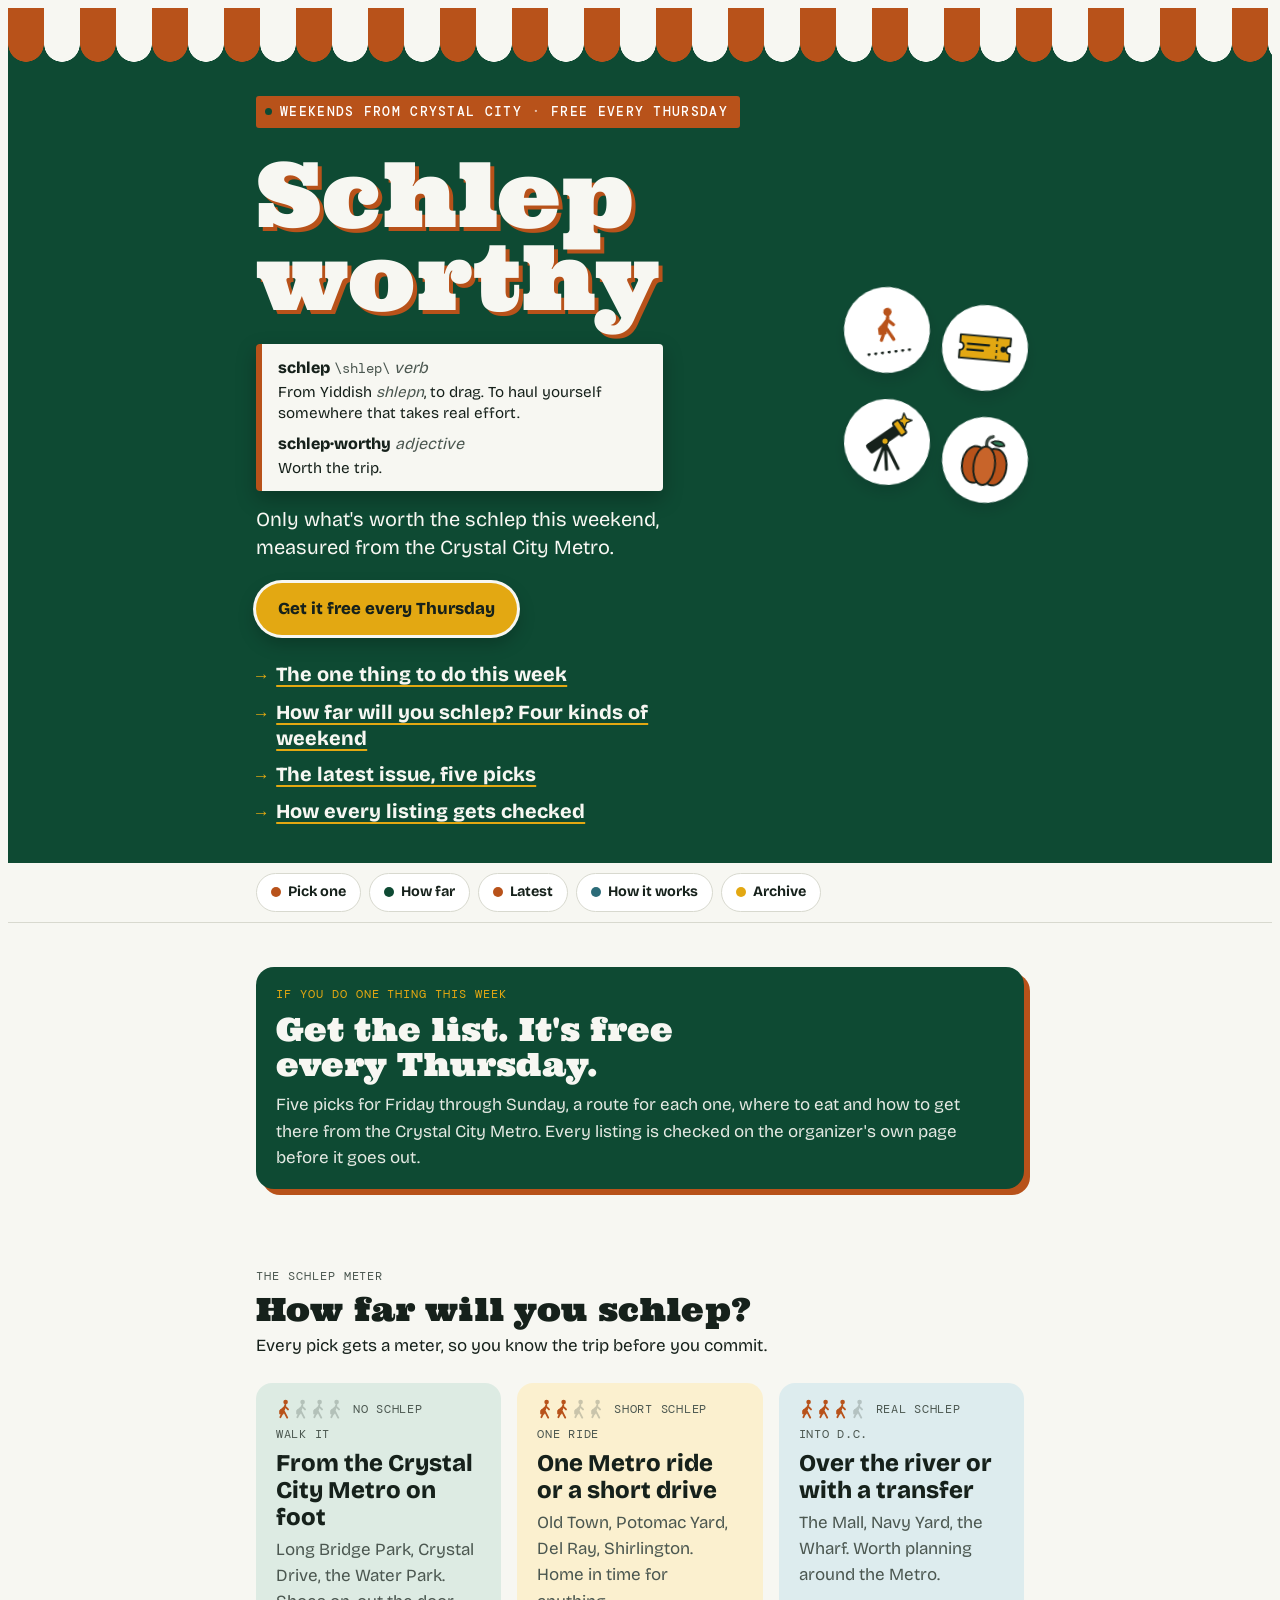
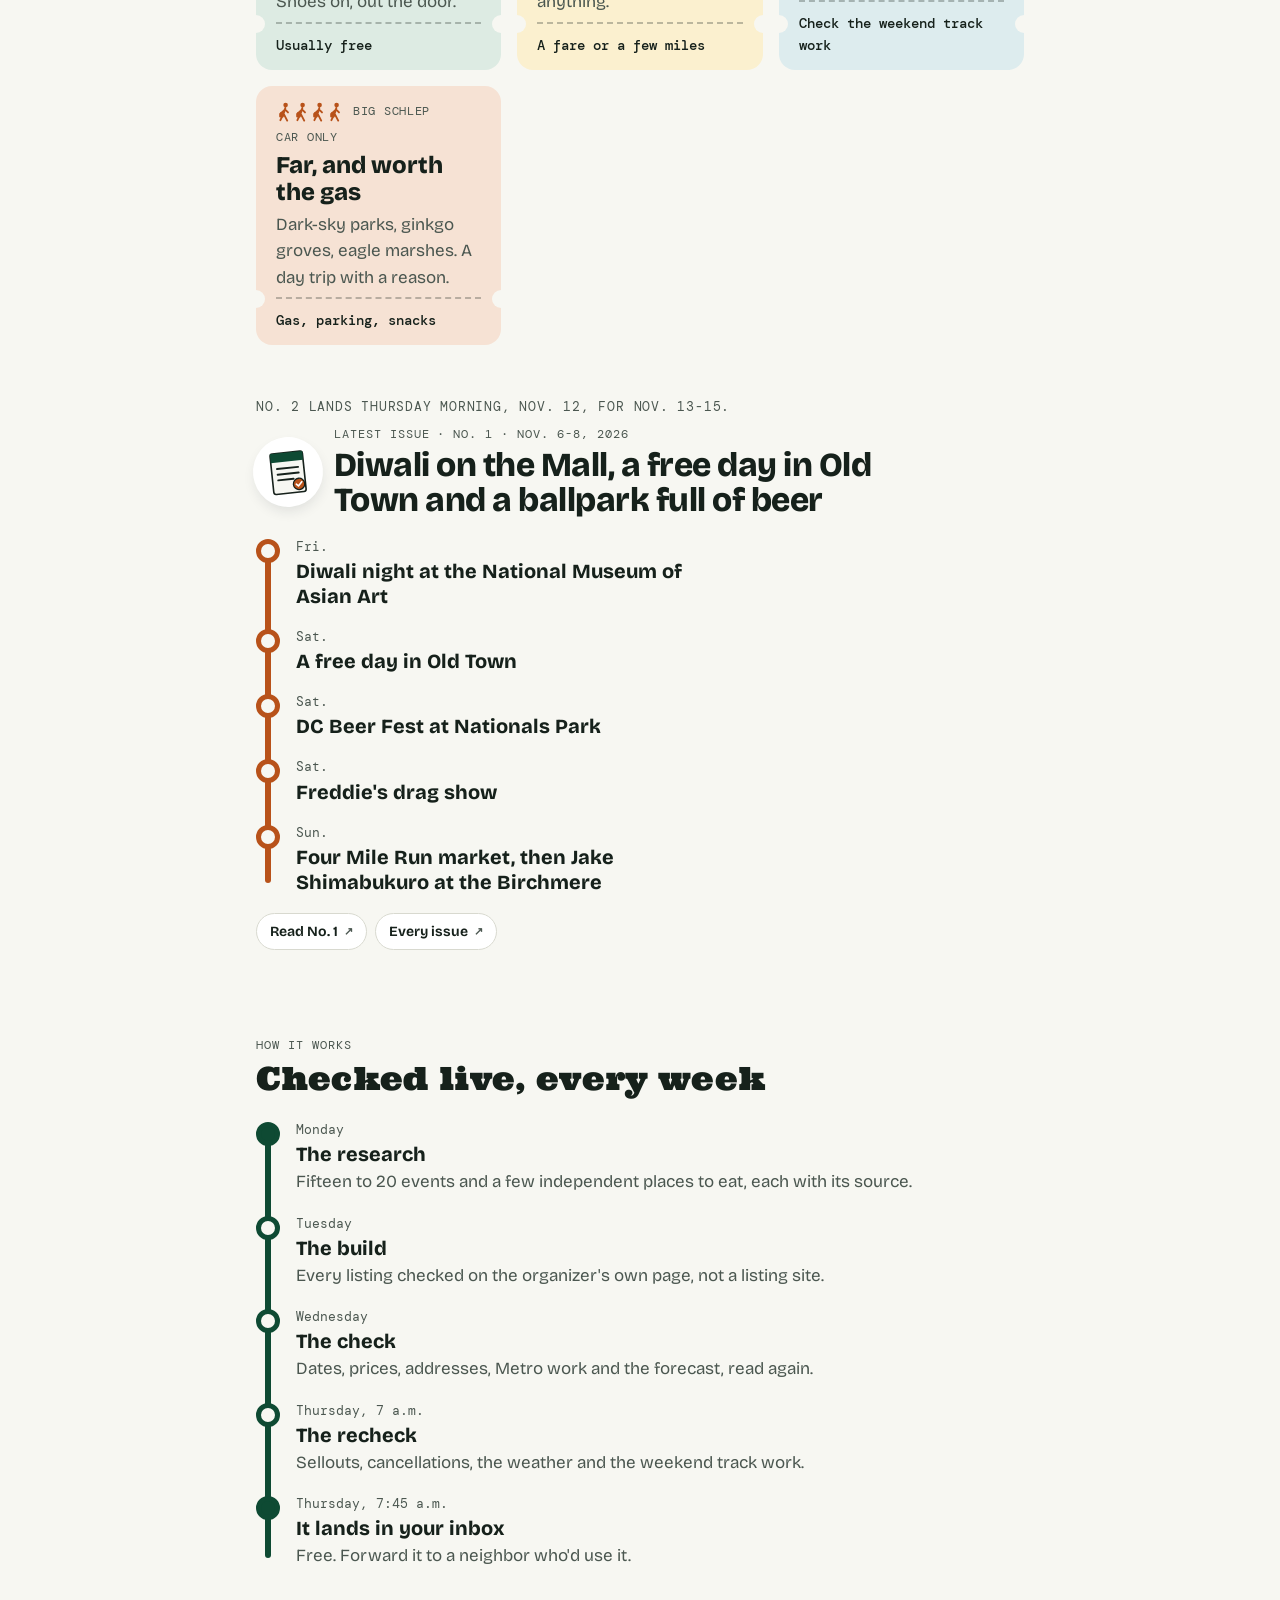
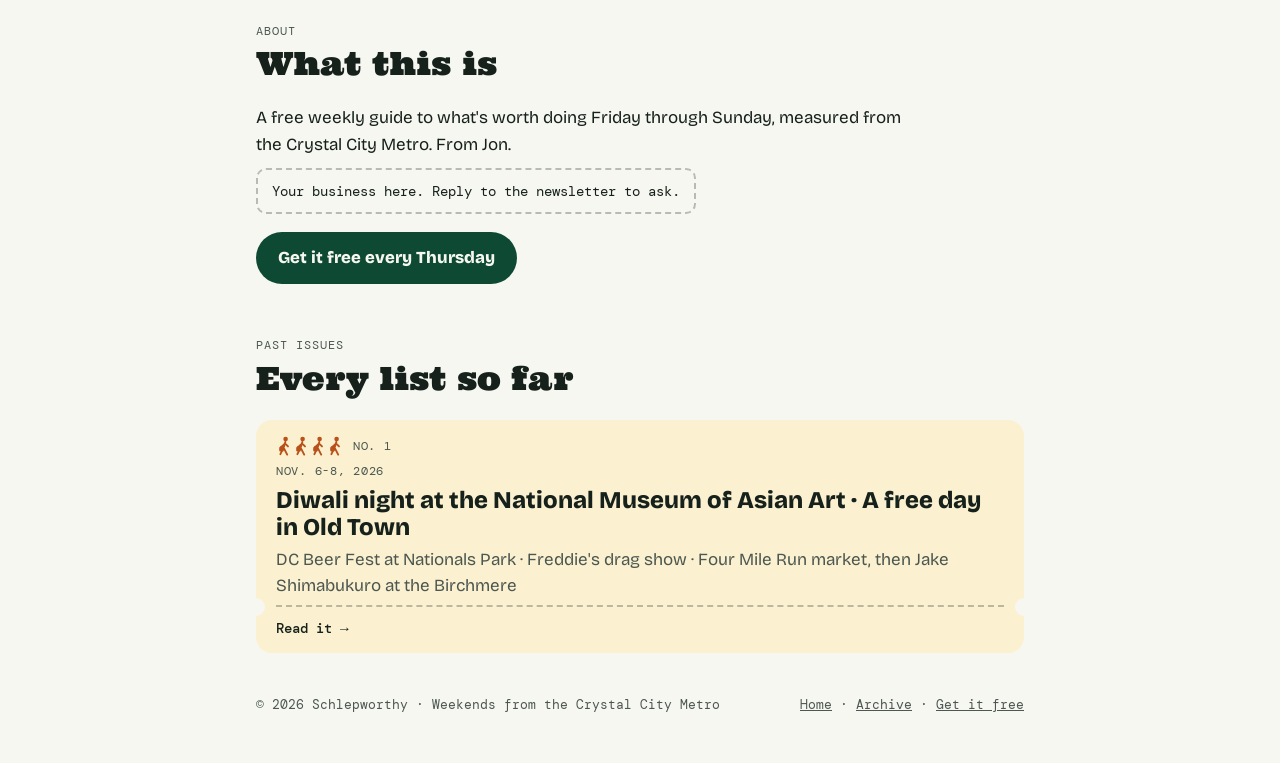
==== commit 7642bc97: "Rebuild home and archive in the issue 2 format Sticky section nav, the one-thing box, schlep-meter t" ====
--- a/index.html
+++ b/index.html
@@ -26,48 +26,119 @@
 <link rel="stylesheet" href="/assets/site.css">
 </head>
 <body>
+<svg width="0" height="0" style="position:absolute" aria-hidden="true" focusable="false"><symbol id="sch" viewBox="0 0 16 20"><circle cx="9.6" cy="3" r="2.3" fill="currentColor"/><path d="M9.4 5.8 L7.6 11.6 M7.6 11.6 L11.2 18.6 M7.6 11.6 L4.4 18.2 M9 7.4 L12 10.4 M9 7.4 L5.8 10.6" fill="none" stroke="currentColor" stroke-width="1.9" stroke-linecap="round" stroke-linejoin="round"/><path d="M4.2 11.2 Q5.6 9.6 7 11.2" fill="none" stroke="currentColor" stroke-width="1.1"/><rect x="3.2" y="11" width="4.6" height="4.4" rx="0.8" fill="currentColor"/></symbol></svg>
 <header class="cover">
   <div class="sw-awning" aria-hidden="true"></div>
-  <div class="wrap site-cover">
+  <div class="wrap cover__inner">
     <p class="eyebrow"><span class="sign"><b>Weekends from Crystal City</b><i>&middot;</i><b>Free every Thursday</b></span></p>
-    <h1 class="sw-masthead"><span>Schlep</span><span>worthy</span></h1>
-    <dl class="sw-def">
-      <div><dt><b>schlep</b> <span class="sw-def__say">\shlep\</span> <i>verb</i></dt><dd>From Yiddish <i>shlepn</i>, to drag. To haul yourself somewhere that takes real effort.</dd></div>
-      <div><dt><b>schlep&middot;worthy</b> <i>adjective</i></dt><dd>Worth the trip.</dd></div>
-    </dl>
-    <p class="sw-tagline">Only what's worth the schlep this weekend, measured from the Crystal City Metro.</p>
-    <a class="btn js-sub" href="https://schlepworthy.beehiiv.com/?utm_source=website&amp;utm_medium=owned&amp;utm_campaign=home" target="_blank" rel="noopener">Get it free every Thursday</a>
+    <div class="cover__title">
+      <h1 class="sw-masthead"><span>Schlep</span><span>worthy</span></h1>
+      <dl class="sw-def">
+        <div><dt><b>schlep</b> <span class="sw-def__say">\shlep\</span> <i>verb</i></dt><dd>From Yiddish <i>shlepn</i>, to drag. To haul yourself somewhere that takes real effort.</dd></div>
+        <div><dt><b>schlep&middot;worthy</b> <i>adjective</i></dt><dd>Worth the trip.</dd></div>
+      </dl>
+      <p class="sw-tagline">Only what's worth the schlep this weekend, measured from the Crystal City Metro.</p>
+      <p style="margin-top:18px"><a class="btn js-sub" href="https://schlepworthy.beehiiv.com/?utm_source=website&amp;utm_medium=owned&amp;utm_campaign=home" target="_blank" rel="noopener">Get it free every Thursday</a></p>
+    </div>
+    <div class="cover__stickers" aria-hidden="true">
+      <span class="sticker" style="--tilt: -7deg"><svg viewBox="0 0 64 64"><g transform="translate(17 8) scale(1.85)" style="color:#B8521A"><use href="#sch" width="16" height="20"/></g><path d="M10 55 H54" stroke="#16211B" stroke-width="2.4" stroke-linecap="round" stroke-dasharray="1 6"/></svg></span>
+      <span class="sticker" style="--tilt: 5deg; --delay: 80ms"><svg viewBox="0 0 64 64"><path d="M6 20 H58 V28 A4 4 0 0 0 58 36 V44 H6 V36 A4 4 0 0 0 6 28 Z" fill="#E3A812" stroke="#16211B" stroke-width="2" stroke-linejoin="round"/><path d="M44 21 V43" stroke="#16211B" stroke-width="1.6" stroke-dasharray="3 3"/><path d="M14 29 H36 M14 35 H30" stroke="#16211B" stroke-width="2.4" stroke-linecap="round"/><circle cx="51" cy="32" r="3" fill="#16211B"/></svg></span>
+      <span class="sticker" style="--tilt: -3deg; --delay: 160ms"><svg viewBox="0 0 64 64"><path d="M51 3 L53.2 8.8 L59 11 L53.2 13.2 L51 19 L48.8 13.2 L43 11 L48.8 8.8 Z" fill="#E3A812" stroke="#16211B" stroke-width="1.4" stroke-linejoin="round"/><path d="M30 33 L18 60 M30 33 L30 60 M30 33 L42 60" fill="none" stroke="#16211B" stroke-width="3.2" stroke-linecap="round"/><g transform="rotate(-32 30 28)"><rect x="9" y="22.5" width="40" height="11" rx="2.5" fill="#16211B"/><rect x="45" y="20" width="7" height="16" rx="1.8" fill="#E3A812" stroke="#16211B" stroke-width="2"/></g><circle cx="30" cy="31" r="3.4" fill="#E3A812" stroke="#16211B" stroke-width="1.4"/></svg></span>
+      <span class="sticker" style="--tilt: 8deg; --delay: 240ms"><svg viewBox="0 0 64 64"><path d="M32 18 C30 12 33 8 37 7" fill="none" stroke="#3E4A43" stroke-width="3.4" stroke-linecap="round"/><path d="M36 13 C42 9 49 11 50 15 C45 17 40 16 36 13 Z" fill="#2F7A55" stroke="#16211B" stroke-width="1.6" stroke-linejoin="round"/><ellipse cx="22" cy="38" rx="13" ry="19" fill="#B8521A" stroke="#16211B" stroke-width="2"/><ellipse cx="42" cy="38" rx="13" ry="19" fill="#B8521A" stroke="#16211B" stroke-width="2"/><ellipse cx="32" cy="38" rx="11" ry="20" fill="#C8642A" stroke="#16211B" stroke-width="2"/></svg></span>
+    </div>
+    <ul class="coverlines">
+      <li><a href="#pick">The one thing to do this week</a></li>
+      <li><a href="#schlep">How far will you schlep? Four kinds of weekend</a></li>
+      <li><a href="#latest">The latest issue, five picks</a></li>
+      <li><a href="#how">How every listing gets checked</a></li>
+    </ul>
   </div>
 </header>
+<nav class="toc" aria-label="Sections"><div class="wrap"><ul class="toc__list"><li><a href="#pick"><span class="dot" style="--c: var(--tomato)"></span>Pick one</a></li><li><a href="#schlep"><span class="dot" style="--c: var(--green)"></span>How far</a></li><li><a href="#latest"><span class="dot" style="--c: var(--orange)"></span>Latest</a></li><li><a href="#how"><span class="dot" style="--c: var(--blue)"></span>How it works</a></li><li><a href="/archive/"><span class="dot" style="--c: var(--gold)"></span>Archive</a></li></ul></div></nav>
 <main>
-  <section class="wrap section" aria-labelledby="latest">
-    <div class="section-head"><p class="label">Latest issue</p><h2 class="section-title" id="latest">The newest list</h2></div>
-    <a class="issue-card" href="https://schlepworthy.beehiiv.com/p/schlepworthy-no-1-nov-6-8">
-      <span class="issue-card__no">No. 1</span>
-      <span class="issue-card__dates">Nov. 6-8, 2026</span>
-      <ul class="issue-card__lines">
-        <li>Fri.: Diwali night at the National Museum of Asian Art</li>
-        <li>Sat.: A free day in Old Town</li>
-        <li>Sat.: DC Beer Fest at Nationals Park</li>
-        <li>Sat.: Freddie's drag show</li>
-        <li>Sun.: Four Mile Run market, then Jake Shimabukuro at the Birchmere</li>
-      </ul>
-      <span class="issue-card__go">Read it &rarr;</span>
-    </a>
-    <p class="next-note">No. 2 lands Thursday morning, Nov. 12, for Nov. 13-15.</p>
+  <section class="section wrap" id="pick" aria-labelledby="pick-title">
+    <div class="onething">
+      <p class="label">If you do one thing this week</p>
+      <h2 class="onething__title" id="pick-title"><a class="js-sub" href="https://schlepworthy.beehiiv.com/?utm_source=website&amp;utm_medium=owned&amp;utm_campaign=home-onething" target="_blank" rel="noopener">Get the list. It's free every Thursday.</a></h2>
+      <p>Five picks for Friday through Sunday, a route for each one, where to eat and how to get there from the Crystal City Metro. Every listing is checked on the organizer's own page before it goes out.</p>
+    </div>
   </section>
-  <section class="wrap section" aria-labelledby="past">
-    <div class="section-head"><p class="label">Past issues</p><h2 class="section-title" id="past">Every list so far</h2></div>
-    <ul class="issue-list">
-      <li><a href="https://schlepworthy.beehiiv.com/p/schlepworthy-no-1-nov-6-8"><b>No. 1</b><span>Nov. 6-8, 2026</span></a></li>
-    </ul>
-    <p style="margin-top:14px"><a href="/archive/">The full archive &rarr;</a></p>
+  <section class="section wrap" id="schlep" aria-labelledby="schlep-title">
+    <div class="section-head"><p class="label">The schlep meter</p><h2 class="section-title" id="schlep-title">How far will you schlep?</h2><p>Every pick gets a meter, so you know the trip before you commit.</p></div>
+    <div class="glance">
+      <div class="ticket" style="--t: var(--tint-green)">
+        <span class="energy"><span class="schleppers" data-level="0" aria-hidden="true"><svg viewBox="0 0 16 20"><use href="#sch"/></svg><svg viewBox="0 0 16 20"><use href="#sch"/></svg><svg viewBox="0 0 16 20"><use href="#sch"/></svg><svg viewBox="0 0 16 20"><use href="#sch"/></svg></span>No schlep</span>
+        <span class="ticket__when">Walk it</span>
+        <span class="ticket__title">From the Crystal City Metro on foot</span>
+        <span class="ticket__note">Long Bridge Park, Crystal Drive, the Water Park. Shoes on, out the door.</span>
+        <span class="ticket__stub">Usually free</span>
+      </div>
+      <div class="ticket" style="--t: var(--tint-gold)">
+        <span class="energy"><span class="schleppers" data-level="1" aria-hidden="true"><svg viewBox="0 0 16 20"><use href="#sch"/></svg><svg viewBox="0 0 16 20"><use href="#sch"/></svg><svg viewBox="0 0 16 20"><use href="#sch"/></svg><svg viewBox="0 0 16 20"><use href="#sch"/></svg></span>Short schlep</span>
+        <span class="ticket__when">One ride</span>
+        <span class="ticket__title">One Metro ride or a short drive</span>
+        <span class="ticket__note">Old Town, Potomac Yard, Del Ray, Shirlington. Home in time for anything.</span>
+        <span class="ticket__stub">A fare or a few miles</span>
+      </div>
+      <div class="ticket" style="--t: var(--tint-blue)">
+        <span class="energy"><span class="schleppers" data-level="2" aria-hidden="true"><svg viewBox="0 0 16 20"><use href="#sch"/></svg><svg viewBox="0 0 16 20"><use href="#sch"/></svg><svg viewBox="0 0 16 20"><use href="#sch"/></svg><svg viewBox="0 0 16 20"><use href="#sch"/></svg></span>Real schlep</span>
+        <span class="ticket__when">Into D.C.</span>
+        <span class="ticket__title">Over the river or with a transfer</span>
+        <span class="ticket__note">The Mall, Navy Yard, the Wharf. Worth planning around the Metro.</span>
+        <span class="ticket__stub">Check the weekend track work</span>
+      </div>
+      <div class="ticket" style="--t: var(--tint-orange)">
+        <span class="energy"><span class="schleppers" data-level="3" aria-hidden="true"><svg viewBox="0 0 16 20"><use href="#sch"/></svg><svg viewBox="0 0 16 20"><use href="#sch"/></svg><svg viewBox="0 0 16 20"><use href="#sch"/></svg><svg viewBox="0 0 16 20"><use href="#sch"/></svg></span>Big schlep</span>
+        <span class="ticket__when">Car only</span>
+        <span class="ticket__title">Far, and worth the gas</span>
+        <span class="ticket__note">Dark-sky parks, ginkgo groves, eagle marshes. A day trip with a reason.</span>
+        <span class="ticket__stub">Gas, parking, snacks</span>
+      </div>
+    </div>
   </section>
-  <section class="wrap section about" aria-labelledby="about">
-    <div class="section-head"><p class="label">About</p><h2 class="section-title" id="about">What this is</h2></div>
-    <p>A free weekly guide to what's worth doing Friday through Sunday, measured from the Crystal City Metro. Every listing is checked on the organizer's own page before it goes out. From Jon.</p>
+  <section class="section wrap" id="latest" aria-labelledby="latest-title">
+    <p class="kicker">No. 2 lands Thursday morning, Nov. 12, for Nov. 13-15.</p>
+    <article class="feature">
+      <div class="feature__top">
+        <span class="spot" aria-hidden="true"><svg viewBox="0 0 64 64"><rect x="12" y="8" width="40" height="50" rx="3" fill="#F7F7F2" stroke="#16211B" stroke-width="2"/><rect x="12" y="8" width="40" height="11" fill="#0E4A33"/><path d="M19 27 H45 M19 34 H45 M19 41 H38" stroke="#16211B" stroke-width="2.4" stroke-linecap="round"/><circle cx="44" cy="48" r="7" fill="#B8521A" stroke="#16211B" stroke-width="1.6"/><path d="M40.6 48 L43 50.4 L47.6 45.6" fill="none" stroke="#FFFFFF" stroke-width="2" stroke-linecap="round" stroke-linejoin="round"/></svg></span>
+        <div>
+          <p class="label">Latest issue &middot; No. 1 &middot; Nov. 6-8, 2026</p>
+          <h2 class="feature__title" id="latest-title">Diwali on the Mall, a free day in Old Town and a ballpark full of beer</h2>
+        </div>
+      </div>
+      <div class="feature__body">
+        <ol class="route route--orange"><li class="stop"><span class="stop__when">Fri.</span><span class="stop__what">Diwali night at the National Museum of Asian Art</span></li><li class="stop"><span class="stop__when">Sat.</span><span class="stop__what">A free day in Old Town</span></li><li class="stop"><span class="stop__when">Sat.</span><span class="stop__what">DC Beer Fest at Nationals Park</span></li><li class="stop"><span class="stop__when">Sat.</span><span class="stop__what">Freddie's drag show</span></li><li class="stop"><span class="stop__when">Sun.</span><span class="stop__what">Four Mile Run market, then Jake Shimabukuro at the Birchmere</span></li></ol>
+      </div>
+      <ul class="chips"><li><a class="chip" href="https://schlepworthy.beehiiv.com/p/schlepworthy-no-1-nov-6-8">Read No. 1</a></li><li><a class="chip" href="/archive/">Every issue</a></li></ul>
+    </article>
+  </section>
+  <section class="section wrap" id="how" aria-labelledby="how-title">
+    <div class="section-head"><p class="label">How it works</p><h2 class="section-title" id="how-title">Checked live, every week</h2></div>
+    <ol class="route route--green">
+      <li class="stop stop--end"><span class="stop__when">Monday</span><span class="stop__what">The research</span><span class="stop__more">Fifteen to 20 events and a few independent places to eat, each with its source.</span></li>
+      <li class="stop"><span class="stop__when">Tuesday</span><span class="stop__what">The build</span><span class="stop__more">Every listing checked on the organizer's own page, not a listing site.</span></li>
+      <li class="stop"><span class="stop__when">Wednesday</span><span class="stop__what">The check</span><span class="stop__more">Dates, prices, addresses, Metro work and the forecast, read again.</span></li>
+      <li class="stop"><span class="stop__when">Thursday, 7 a.m.</span><span class="stop__what">The recheck</span><span class="stop__more">Sellouts, cancellations, the weather and the weekend track work.</span></li>
+      <li class="stop stop--end"><span class="stop__when">Thursday, 7:45 a.m.</span><span class="stop__what">It lands in your inbox</span><span class="stop__more">Free. Forward it to a neighbor who'd use it.</span></li>
+    </ol>
+  </section>
+  <section class="section wrap about" aria-labelledby="about-title">
+    <div class="section-head"><p class="label">About</p><h2 class="section-title" id="about-title">What this is</h2></div>
+    <p>A free weekly guide to what's worth doing Friday through Sunday, measured from the Crystal City Metro. From Jon.</p>
     <p class="sponsor-line">Your business here. Reply to the newsletter to ask.</p>
     <p style="margin-top:18px"><a class="btn btn--ink js-sub" href="https://schlepworthy.beehiiv.com/?utm_source=website&amp;utm_medium=owned&amp;utm_campaign=home-about" target="_blank" rel="noopener">Get it free every Thursday</a></p>
+  </section>
+  <section class="section wrap" aria-labelledby="past-title">
+    <div class="section-head"><p class="label">Past issues</p><h2 class="section-title" id="past-title">Every list so far</h2></div>
+    <div class="glance">
+      <a href="https://schlepworthy.beehiiv.com/p/schlepworthy-no-1-nov-6-8" class="ticket" style="--t: var(--tint-gold)">
+        <span class="energy"><span class="schleppers" data-level="3" aria-hidden="true"><svg viewBox="0 0 16 20"><use href="#sch"/></svg><svg viewBox="0 0 16 20"><use href="#sch"/></svg><svg viewBox="0 0 16 20"><use href="#sch"/></svg><svg viewBox="0 0 16 20"><use href="#sch"/></svg></span>No. 1</span>
+        <span class="ticket__when">Nov. 6-8, 2026</span>
+        <span class="ticket__title">Diwali night at the National Museum of Asian Art &middot; A free day in Old Town</span>
+        <span class="ticket__note">DC Beer Fest at Nationals Park &middot; Freddie's drag show &middot; Four Mile Run market, then Jake Shimabukuro at the Birchmere</span>
+        <span class="ticket__stub">Read it &rarr;</span>
+      </a>
+    </div>
   </section>
 </main>
 <footer class="wrap site-foot">
--- a/assets/site.css
+++ b/assets/site.css
@@ -1145,3 +1145,6 @@
 .site-foot { display: flex; flex-wrap: wrap; gap: 10px 18px; justify-content: space-between; padding-block: 34px 40px; font-family: var(--font-mono); font-size: 0.8rem; color: var(--ink-soft); }
 .site-foot a { color: inherit; }
 .lost { display: grid; gap: 14px; padding-block: 40px 20px; }
+a.ticket { text-decoration: none; }
+.onething__title a { text-decoration: none; }
+.cover__title .btn { margin-top: 4px; }
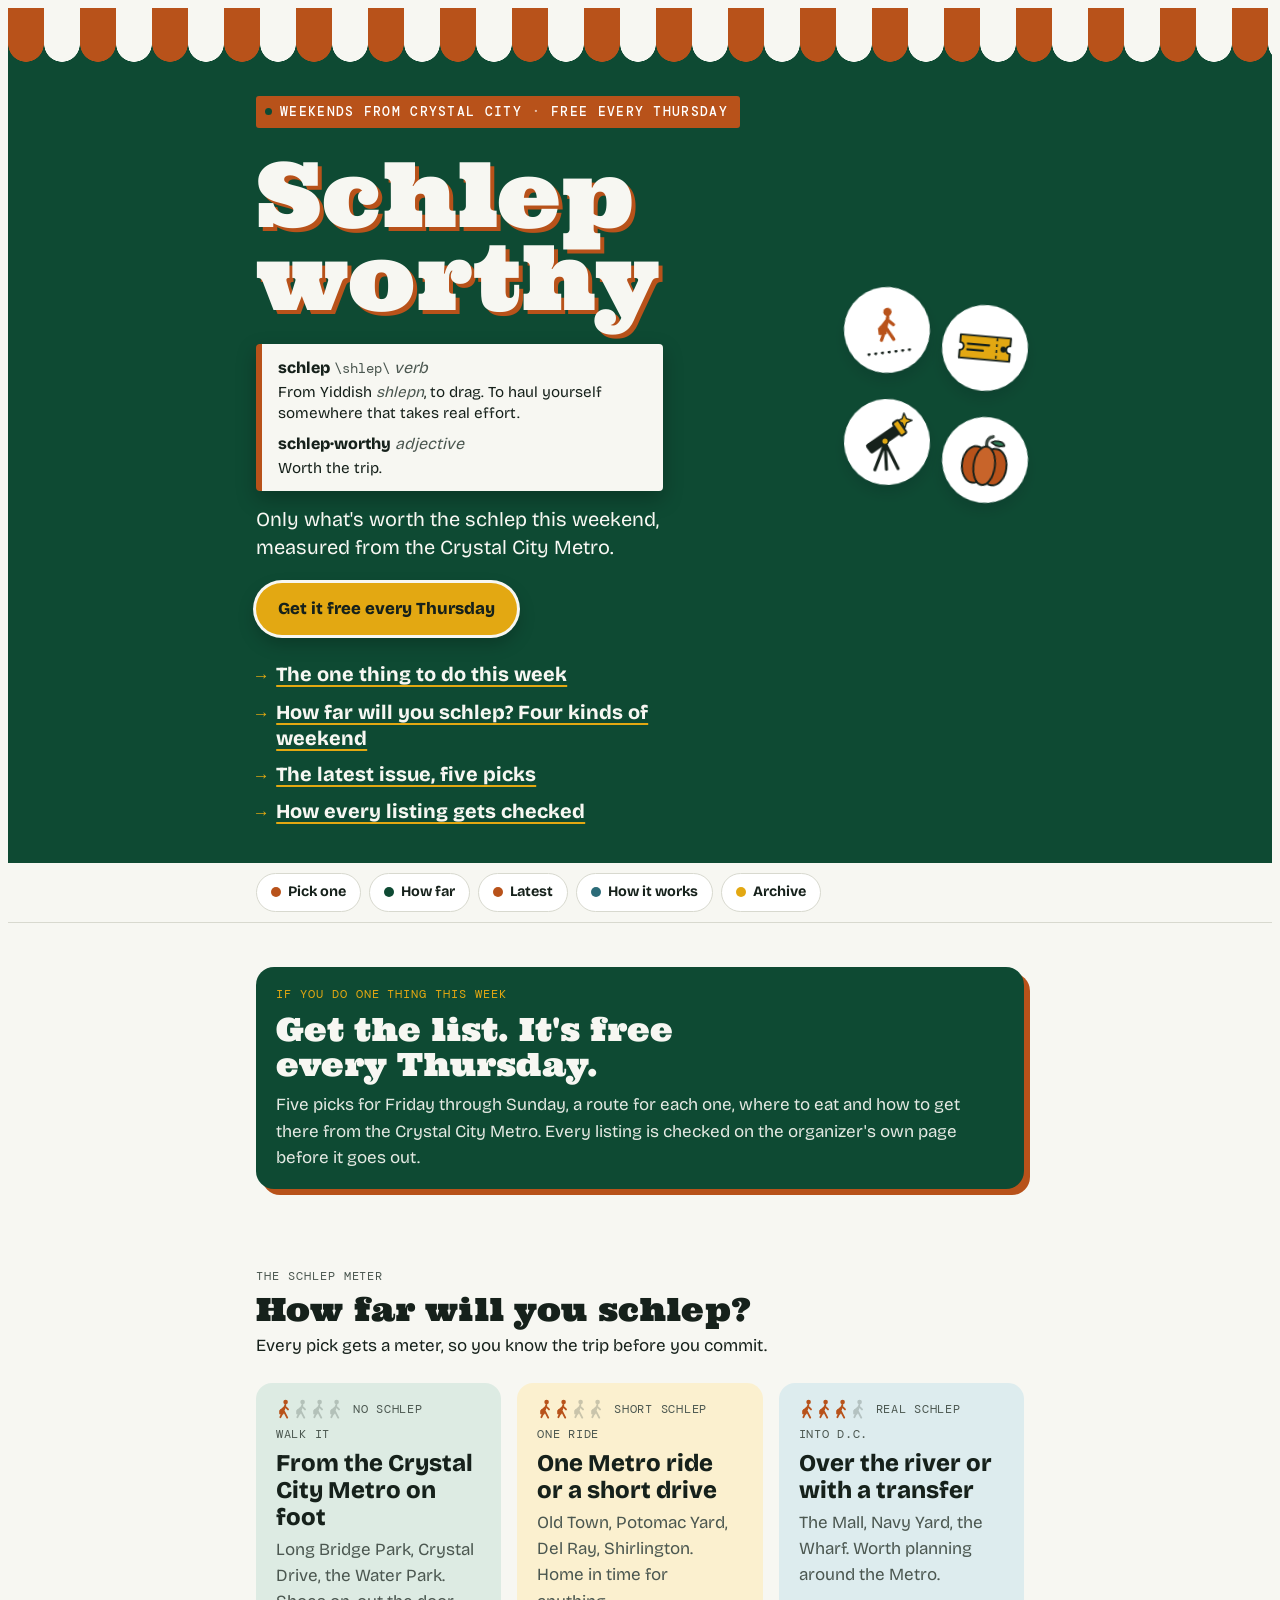
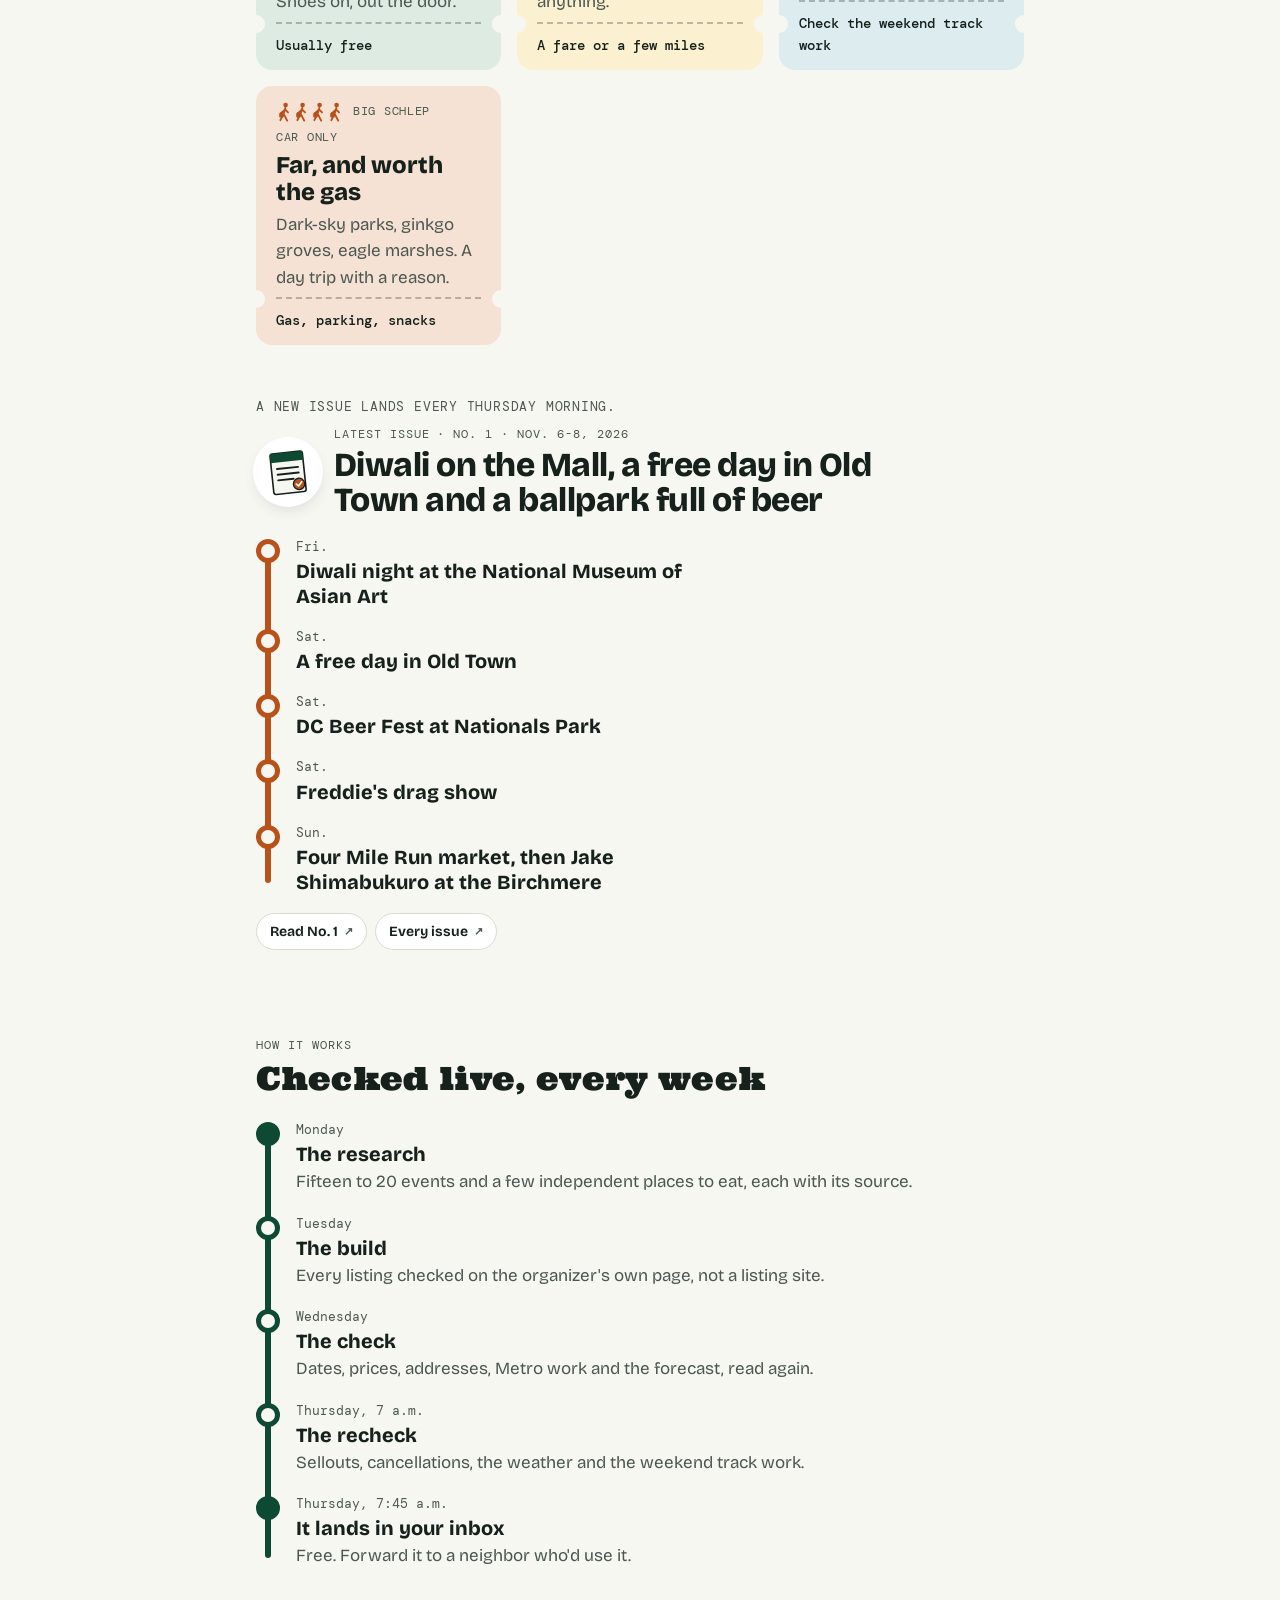
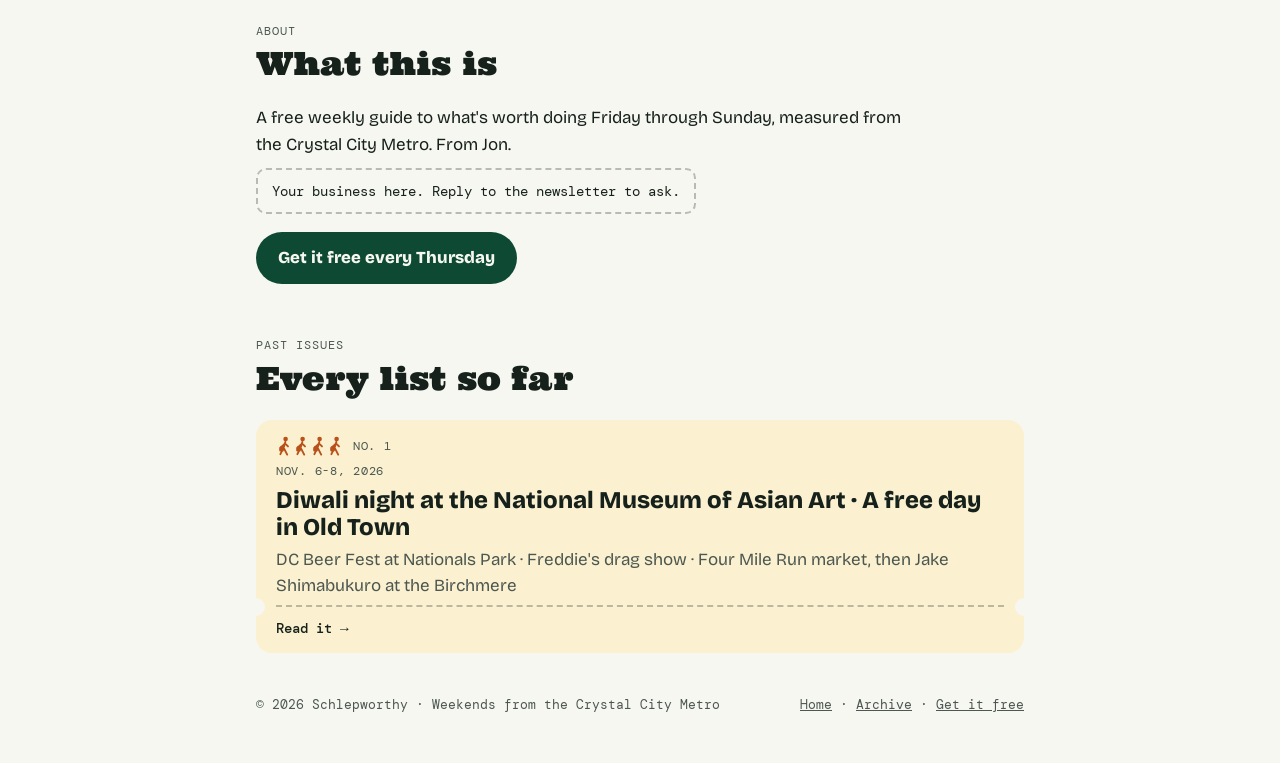
==== commit 310c2ae3: "Make the next-issue lines date-free so they never go stale" ====
--- a/index.html
+++ b/index.html
@@ -97,7 +97,7 @@
     </div>
   </section>
   <section class="section wrap" id="latest" aria-labelledby="latest-title">
-    <p class="kicker">No. 2 lands Thursday morning, Nov. 12, for Nov. 13-15.</p>
+    <p class="kicker">A new issue lands every Thursday morning.</p>
     <article class="feature">
       <div class="feature__top">
         <span class="spot" aria-hidden="true"><svg viewBox="0 0 64 64"><rect x="12" y="8" width="40" height="50" rx="3" fill="#F7F7F2" stroke="#16211B" stroke-width="2"/><rect x="12" y="8" width="40" height="11" fill="#0E4A33"/><path d="M19 27 H45 M19 34 H45 M19 41 H38" stroke="#16211B" stroke-width="2.4" stroke-linecap="round"/><circle cx="44" cy="48" r="7" fill="#B8521A" stroke="#16211B" stroke-width="1.6"/><path d="M40.6 48 L43 50.4 L47.6 45.6" fill="none" stroke="#FFFFFF" stroke-width="2" stroke-linecap="round" stroke-linejoin="round"/></svg></span>
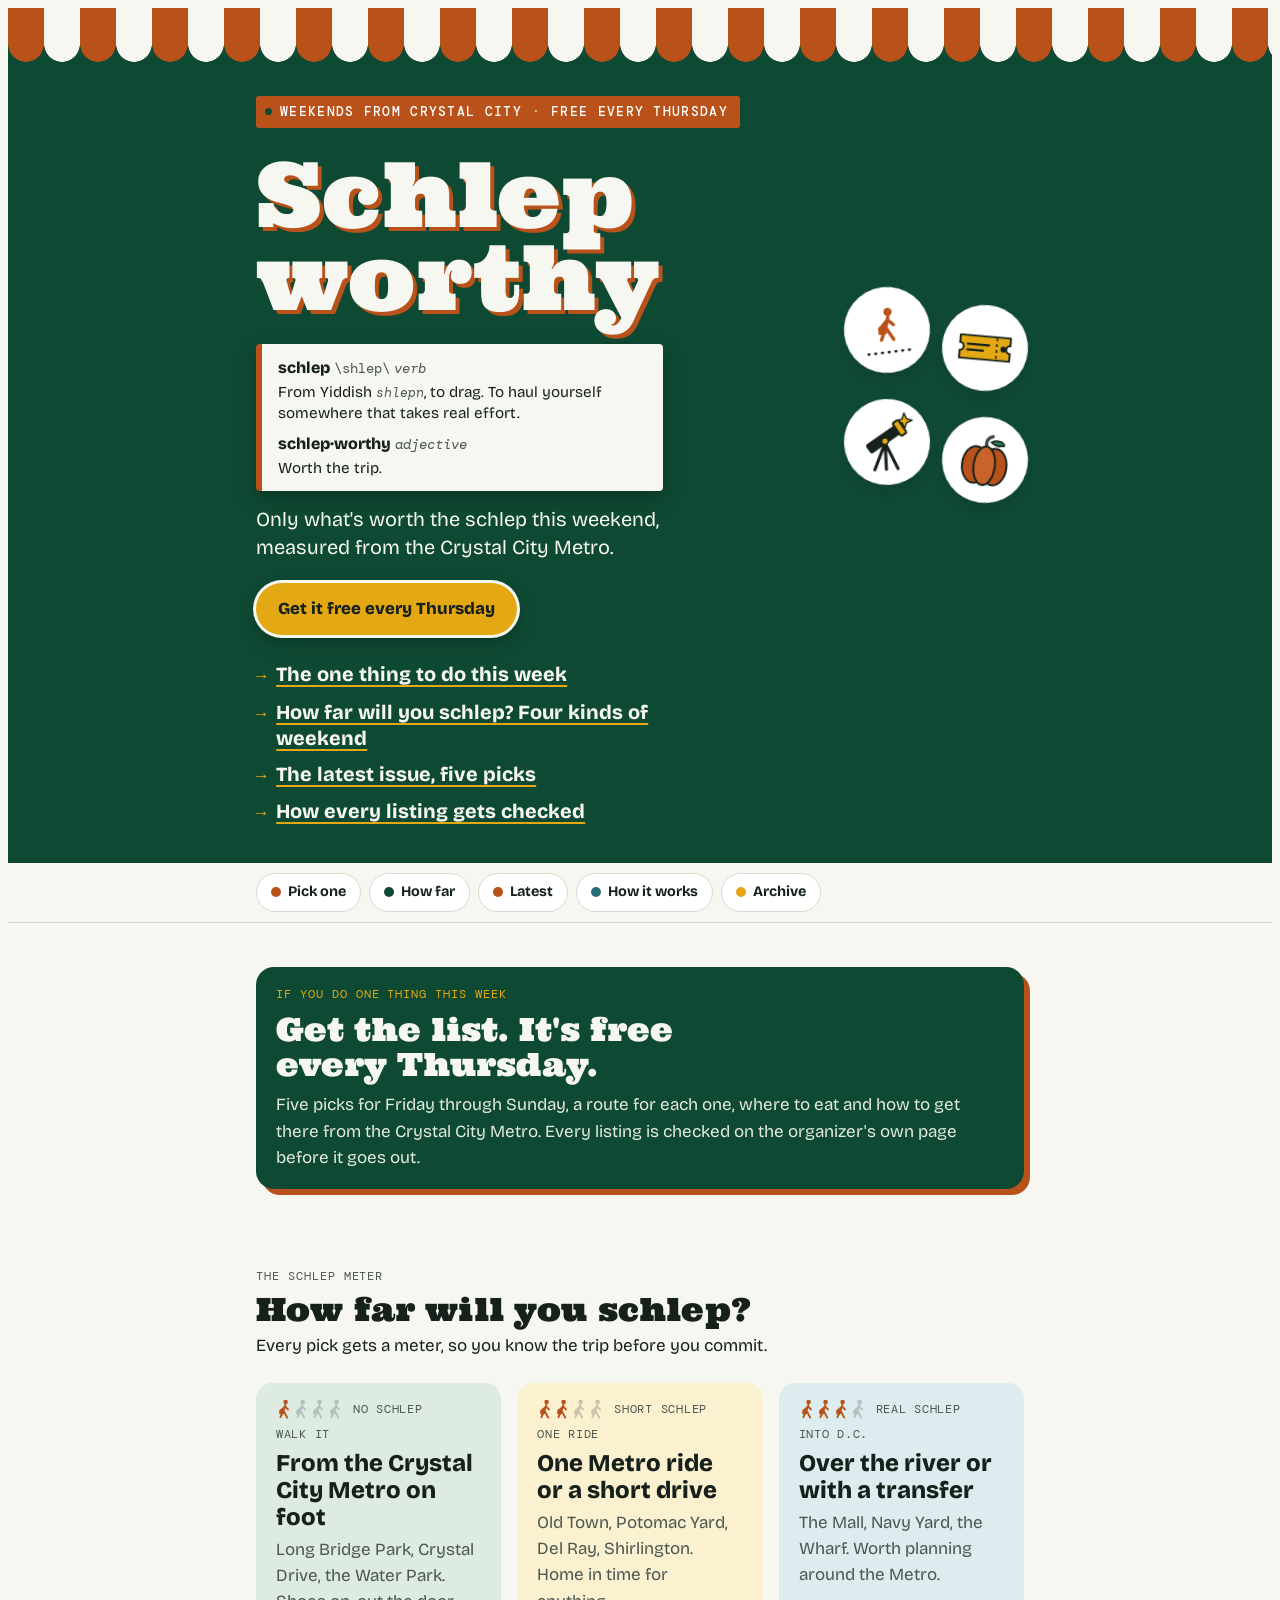
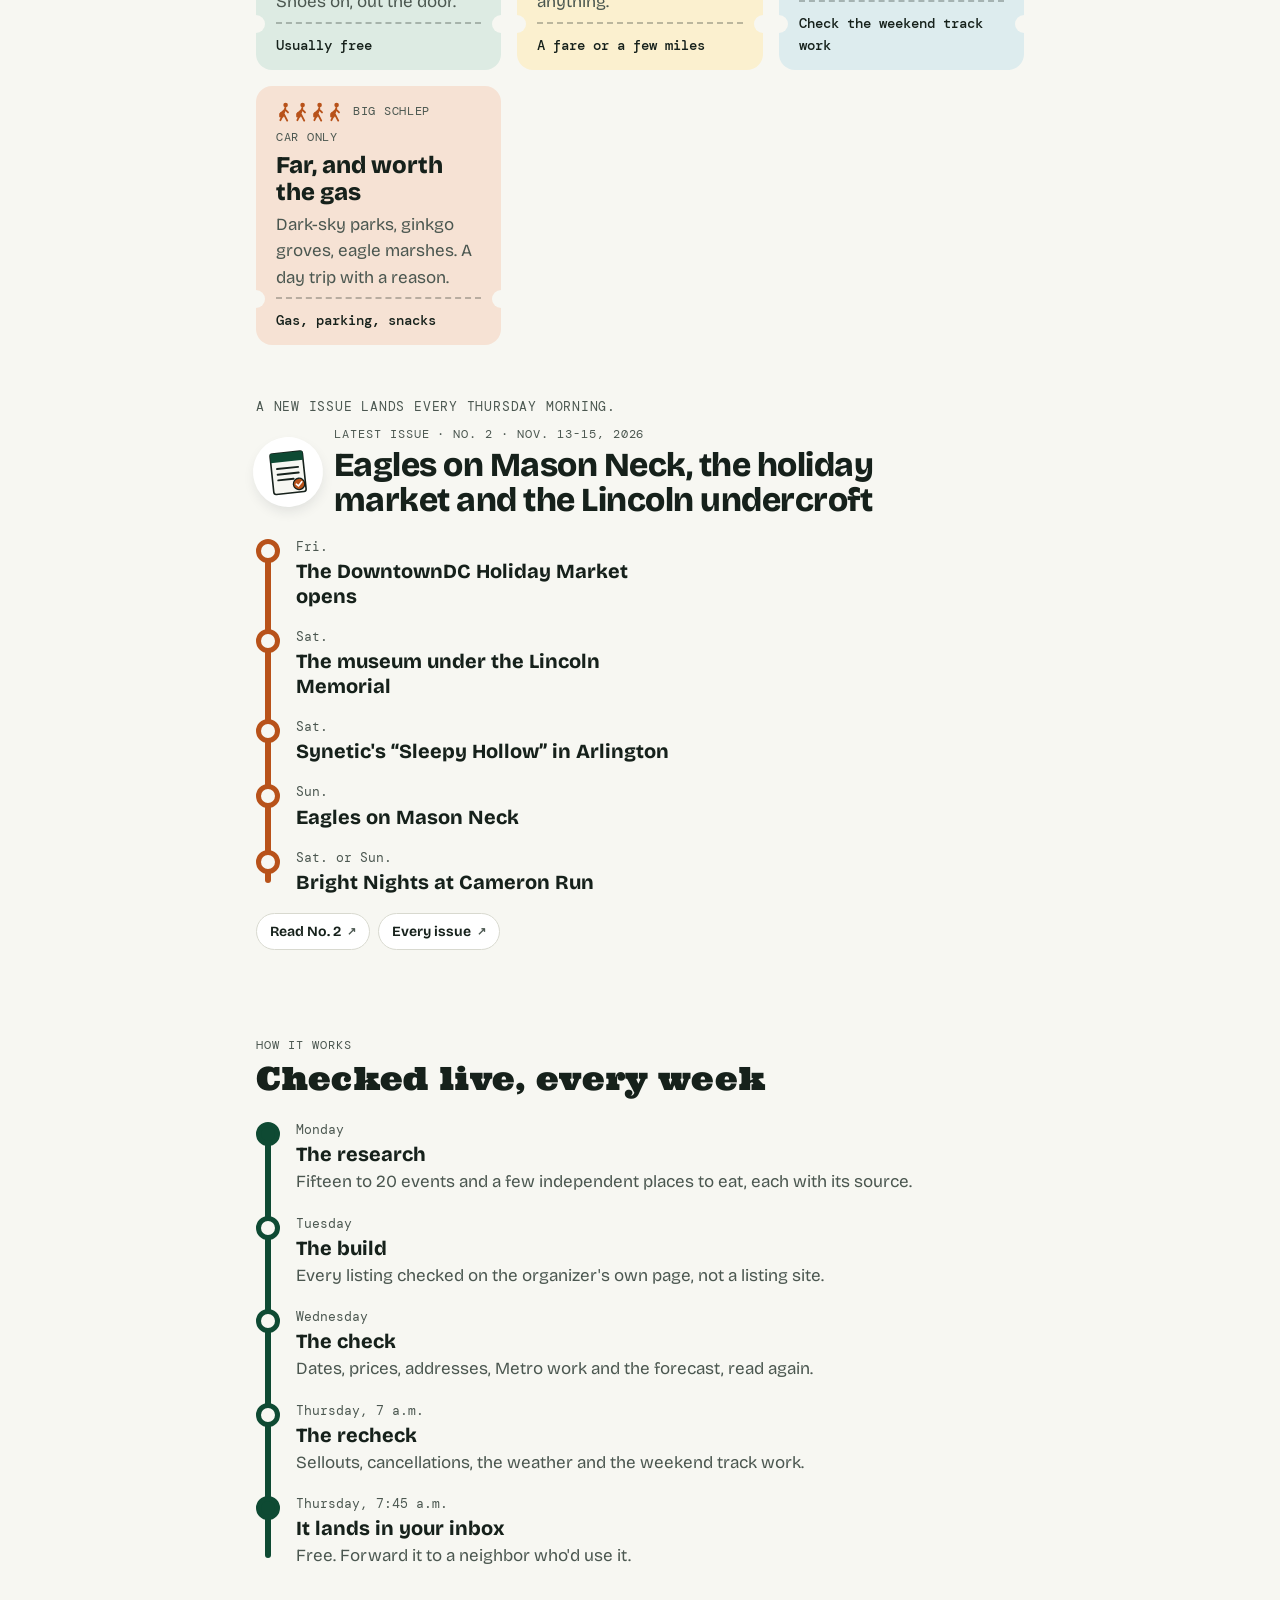
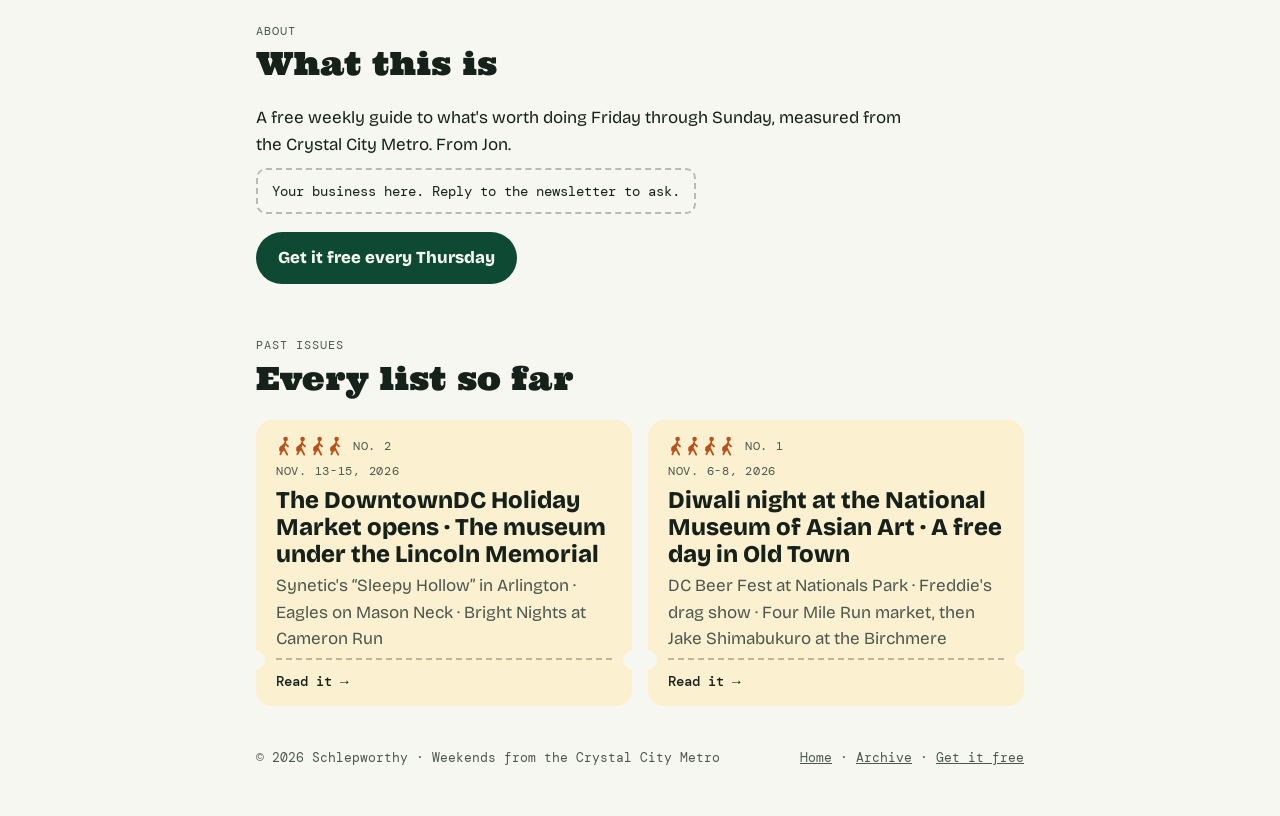
==== commit 63c23882: "Add issue 2 at /no-2/ and make it the latest issue on home and archive The issue page for Nov. 13-15" ====
--- a/index.html
+++ b/index.html
@@ -22,7 +22,7 @@
 <script type="application/ld+json">{"@context":"https://schema.org","@type":"WebSite","name":"Schlepworthy","url":"https://schlepworthy.com/","description":"A free weekly guide to what's worth doing Friday through Sunday, measured from the Crystal City Metro."}</script>
 <link rel="preconnect" href="https://fonts.googleapis.com">
 <link rel="preconnect" href="https://fonts.gstatic.com" crossorigin>
-<link rel="stylesheet" href="https://fonts.googleapis.com/css2?family=Ultra&amp;family=Bricolage+Grotesque:opsz,wght@12..96,300..800&amp;family=DM+Mono:wght@400;500&amp;display=swap">
+<link rel="stylesheet" href="https://fonts.googleapis.com/css2?family=Ultra&amp;family=Bricolage+Grotesque:opsz,wght@12..96,300..800&amp;family=DM+Mono:ital,wght@0,400;0,500;1,400&amp;display=swap">
 <link rel="stylesheet" href="/assets/site.css">
 </head>
 <body>
@@ -102,14 +102,14 @@
       <div class="feature__top">
         <span class="spot" aria-hidden="true"><svg viewBox="0 0 64 64"><rect x="12" y="8" width="40" height="50" rx="3" fill="#F7F7F2" stroke="#16211B" stroke-width="2"/><rect x="12" y="8" width="40" height="11" fill="#0E4A33"/><path d="M19 27 H45 M19 34 H45 M19 41 H38" stroke="#16211B" stroke-width="2.4" stroke-linecap="round"/><circle cx="44" cy="48" r="7" fill="#B8521A" stroke="#16211B" stroke-width="1.6"/><path d="M40.6 48 L43 50.4 L47.6 45.6" fill="none" stroke="#FFFFFF" stroke-width="2" stroke-linecap="round" stroke-linejoin="round"/></svg></span>
         <div>
-          <p class="label">Latest issue &middot; No. 1 &middot; Nov. 6-8, 2026</p>
-          <h2 class="feature__title" id="latest-title">Diwali on the Mall, a free day in Old Town and a ballpark full of beer</h2>
+          <p class="label">Latest issue &middot; No. 2 &middot; Nov. 13-15, 2026</p>
+          <h2 class="feature__title" id="latest-title">Eagles on Mason Neck, the holiday market and the Lincoln undercroft</h2>
         </div>
       </div>
       <div class="feature__body">
-        <ol class="route route--orange"><li class="stop"><span class="stop__when">Fri.</span><span class="stop__what">Diwali night at the National Museum of Asian Art</span></li><li class="stop"><span class="stop__when">Sat.</span><span class="stop__what">A free day in Old Town</span></li><li class="stop"><span class="stop__when">Sat.</span><span class="stop__what">DC Beer Fest at Nationals Park</span></li><li class="stop"><span class="stop__when">Sat.</span><span class="stop__what">Freddie's drag show</span></li><li class="stop"><span class="stop__when">Sun.</span><span class="stop__what">Four Mile Run market, then Jake Shimabukuro at the Birchmere</span></li></ol>
+        <ol class="route route--orange"><li class="stop"><span class="stop__when">Fri.</span><span class="stop__what">The DowntownDC Holiday Market opens</span></li><li class="stop"><span class="stop__when">Sat.</span><span class="stop__what">The museum under the Lincoln Memorial</span></li><li class="stop"><span class="stop__when">Sat.</span><span class="stop__what">Synetic's &ldquo;Sleepy Hollow&rdquo; in Arlington</span></li><li class="stop"><span class="stop__when">Sun.</span><span class="stop__what">Eagles on Mason Neck</span></li><li class="stop"><span class="stop__when">Sat. or Sun.</span><span class="stop__what">Bright Nights at Cameron Run</span></li></ol>
       </div>
-      <ul class="chips"><li><a class="chip" href="https://schlepworthy.beehiiv.com/p/schlepworthy-no-1-nov-6-8">Read No. 1</a></li><li><a class="chip" href="/archive/">Every issue</a></li></ul>
+      <ul class="chips"><li><a class="chip" href="/no-2/">Read No. 2</a></li><li><a class="chip" href="/archive/">Every issue</a></li></ul>
     </article>
   </section>
   <section class="section wrap" id="how" aria-labelledby="how-title">
@@ -131,7 +131,14 @@
   <section class="section wrap" aria-labelledby="past-title">
     <div class="section-head"><p class="label">Past issues</p><h2 class="section-title" id="past-title">Every list so far</h2></div>
     <div class="glance">
-      <a href="https://schlepworthy.beehiiv.com/p/schlepworthy-no-1-nov-6-8" class="ticket" style="--t: var(--tint-gold)">
+      <a href="/no-2/" class="ticket" style="--t: var(--tint-gold)">
+        <span class="energy"><span class="schleppers" data-level="3" aria-hidden="true"><svg viewBox="0 0 16 20"><use href="#sch"/></svg><svg viewBox="0 0 16 20"><use href="#sch"/></svg><svg viewBox="0 0 16 20"><use href="#sch"/></svg><svg viewBox="0 0 16 20"><use href="#sch"/></svg></span>No. 2</span>
+        <span class="ticket__when">Nov. 13-15, 2026</span>
+        <span class="ticket__title">The DowntownDC Holiday Market opens &middot; The museum under the Lincoln Memorial</span>
+        <span class="ticket__note">Synetic's &ldquo;Sleepy Hollow&rdquo; in Arlington &middot; Eagles on Mason Neck &middot; Bright Nights at Cameron Run</span>
+        <span class="ticket__stub">Read it &rarr;</span>
+      </a>
+      <a href="/no-1/" class="ticket" style="--t: var(--tint-gold)">
         <span class="energy"><span class="schleppers" data-level="3" aria-hidden="true"><svg viewBox="0 0 16 20"><use href="#sch"/></svg><svg viewBox="0 0 16 20"><use href="#sch"/></svg><svg viewBox="0 0 16 20"><use href="#sch"/></svg><svg viewBox="0 0 16 20"><use href="#sch"/></svg></span>No. 1</span>
         <span class="ticket__when">Nov. 6-8, 2026</span>
         <span class="ticket__title">Diwali night at the National Museum of Asian Art &middot; A free day in Old Town</span>
@@ -162,5 +169,6 @@
   } catch (e) {}
 })();
 </script>
+<!-- Cloudflare Web Analytics --><script type='module' src='https://static.cloudflareinsights.com/beacon.min.js' data-cf-beacon='{"token": "46319fa027744f819bc672059df6565f"}'></script><!-- End Cloudflare Web Analytics -->
 </body>
 </html>
--- a/assets/site.css
+++ b/assets/site.css
@@ -916,7 +916,8 @@
 .sw-def div { display: grid; gap: 1px; }
 .sw-def dt { font-size: 1rem; }
 .sw-def dt b { font-weight: 800; }
-.sw-def dt i, .sw-def dd i { color: var(--ink-soft); }
+/* Bricolage has no italic, so the browser slanted it. The dictionary card's italics are real DM Mono Italic. */
+.sw-def dt i, .sw-def dd i { font-family: var(--font-mono); font-style: italic; font-weight: 400; font-size: 0.88em; color: var(--ink-soft); }
 .sw-def__say { font-family: var(--font-mono); font-size: 0.85rem; color: var(--ink-soft); }
 .sw-def dd { margin: 0; font-size: 0.95rem; line-height: 1.4; }
 .sw-tagline { margin-top: 14px; font-size: var(--step-1); line-height: 1.4; max-width: 32ch; }
@@ -992,7 +993,7 @@
 }
 .crowd:hover { border-color: var(--ink); }
 .crowd[aria-pressed="true"] { background: var(--tomato); border-color: var(--tomato); color: var(--on-tomato); }
-.crowd__n { font-family: var(--font-mono); font-size: 0.75rem; opacity: 0.75; }
+.crowd__n { font-family: var(--font-mono); font-weight: 500; font-size: 0.75rem; opacity: 0.75; } /* DM Mono stops at 500: never inherit the button's bold */
 .crowd-note { font-size: 0.9rem; color: var(--ink-soft); }
 
 /* Rubber-stamp verdict */
@@ -1041,6 +1042,21 @@
   text-transform: uppercase;
 }
 .polaroid figcaption { margin-top: 12px; font-family: var(--font-display); font-size: 1rem; color: #16211B; text-align: center; }
+.polaroid__photo--img { padding: 0; background: none; }
+.polaroid__photo--img img { display: block; width: 100%; height: 100%; object-fit: cover; }
+.pick-facts { margin-top: 10px; font-family: var(--font-mono); font-size: 0.78rem; line-height: 1.5; letter-spacing: 0.02em; }
+
+/* Section nav: the row runs edge to edge, pills snap into place and fade out at the sides
+   instead of being sliced off flat (Jon, Nov. 9). */
+.toc .wrap { padding-left: 0; padding-right: 0; }
+.toc__list {
+  padding-inline: max(16px, env(safe-area-inset-left, 0px)) max(16px, env(safe-area-inset-right, 0px));
+  scroll-padding-inline: 16px;
+  scroll-snap-type: x proximity;
+  -webkit-mask-image: linear-gradient(90deg, transparent 0, #000 16px, #000 calc(100% - 24px), transparent 100%);
+  mask-image: linear-gradient(90deg, transparent 0, #000 16px, #000 calc(100% - 24px), transparent 100%);
+}
+.toc__list li { flex: none; scroll-snap-align: start; }
 
 /* Blue Plate Special receipt */
 .economy {
@@ -1062,7 +1078,7 @@
 .fare__what small { display: block; color: var(--ink-soft); font-size: 0.85rem; }
 .fare__amt { font-family: var(--font-mono); font-variant-numeric: tabular-nums; text-align: right; white-space: nowrap; }
 .fare__total { display: flex; justify-content: space-between; align-items: baseline; gap: 12px; padding-top: 10px; border-top: 2px solid var(--ink); font-weight: 800; font-size: var(--step-1); }
-.fare__total span:last-child { font-family: var(--font-mono); font-variant-numeric: tabular-nums; font-size: var(--step-2); color: var(--tomato-text); }
+.fare__total span:last-child { font-family: var(--font-mono); font-weight: 500; font-variant-numeric: tabular-nums; font-size: var(--step-2); color: var(--tomato-text); }
 .fare__sum { margin-top: -6px; text-align: right; font-family: var(--font-mono); font-size: 0.8rem; color: var(--ink-soft); font-variant-numeric: tabular-nums; }
 .economy__note { font-size: 0.9rem; color: var(--ink-soft); }
 
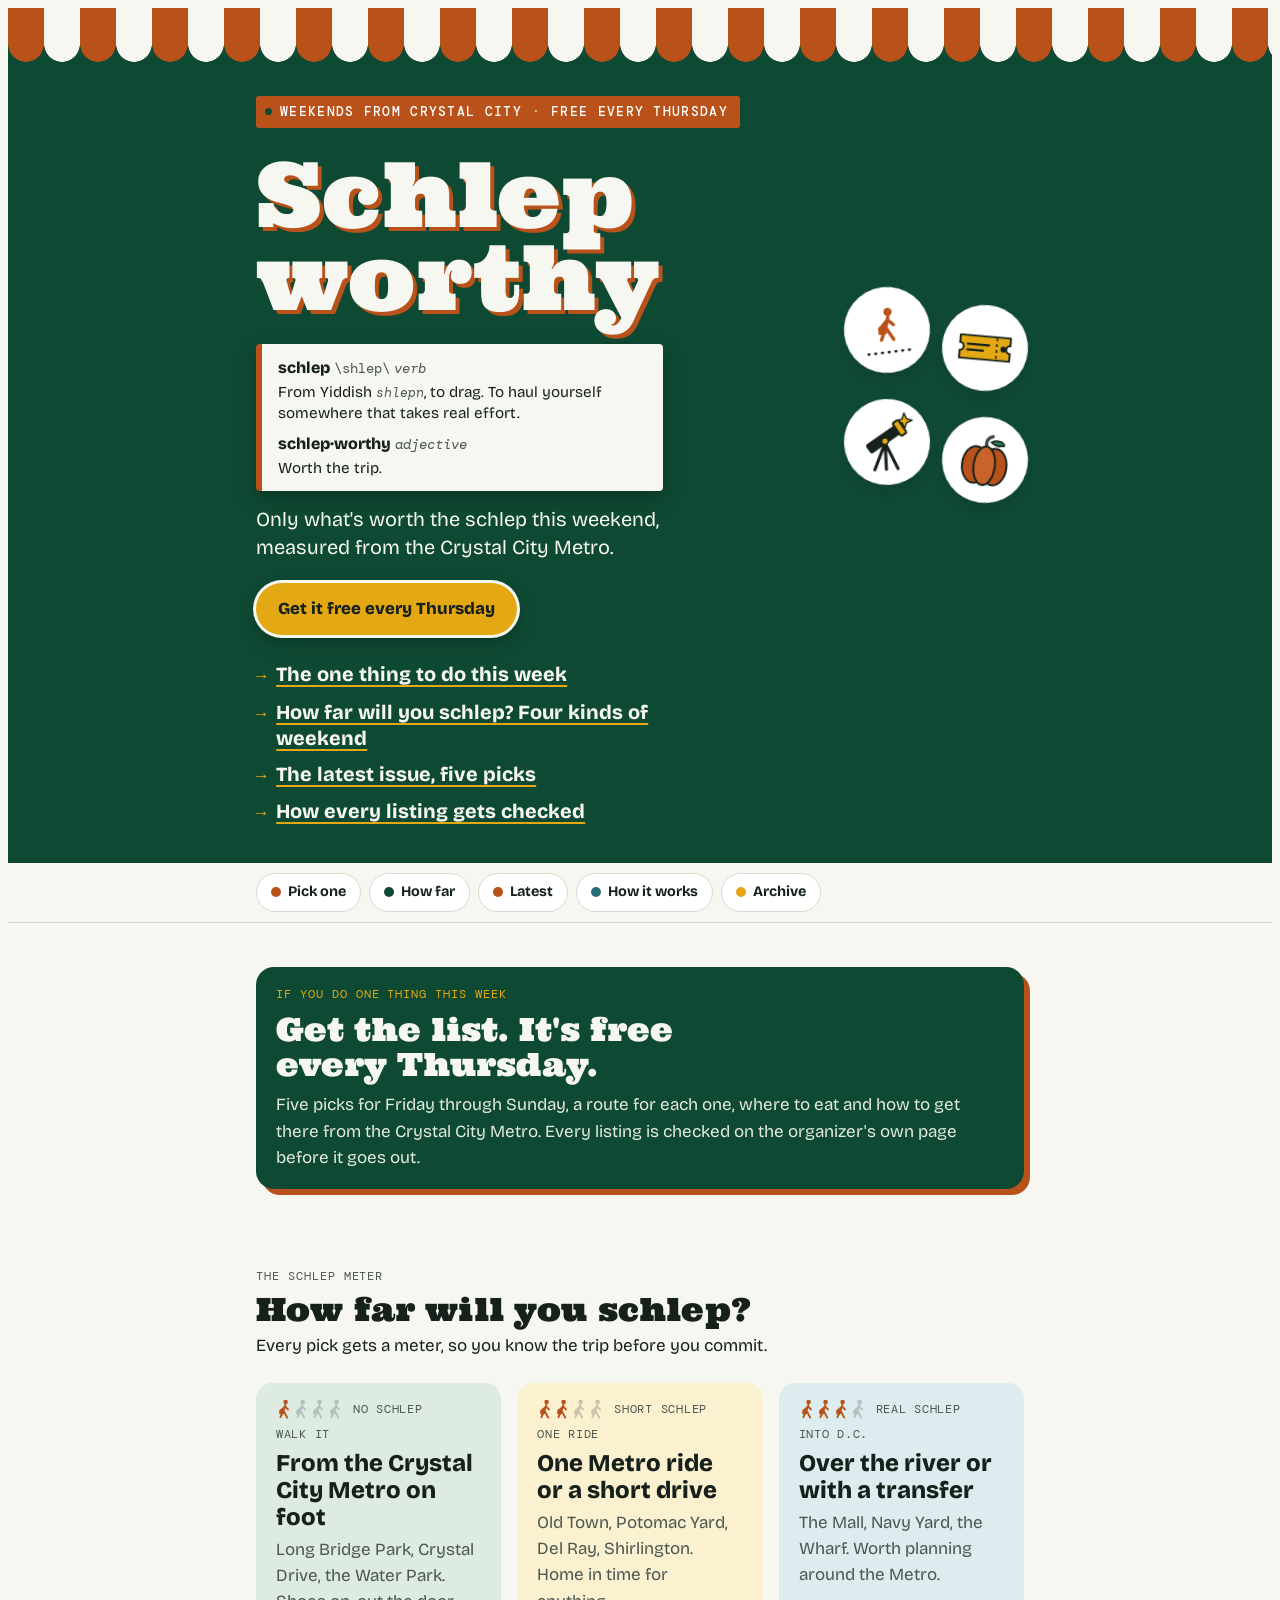
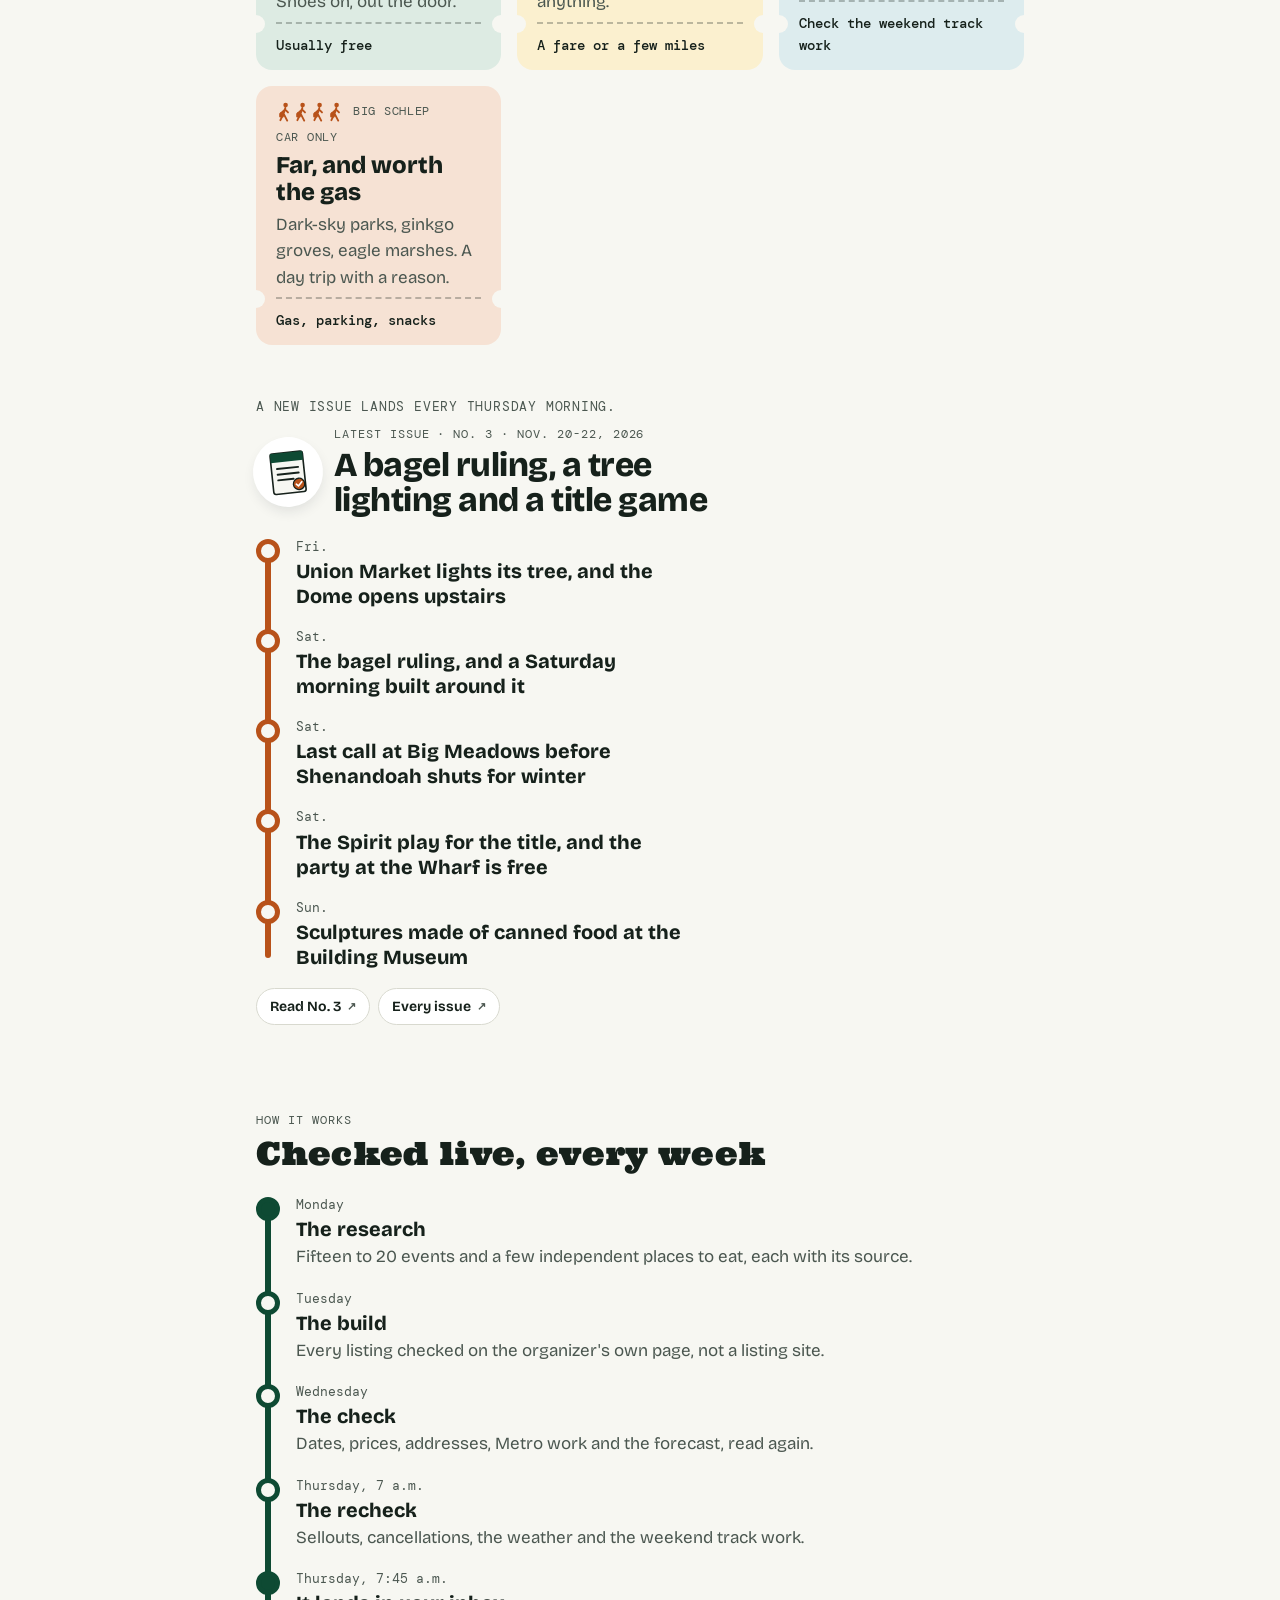
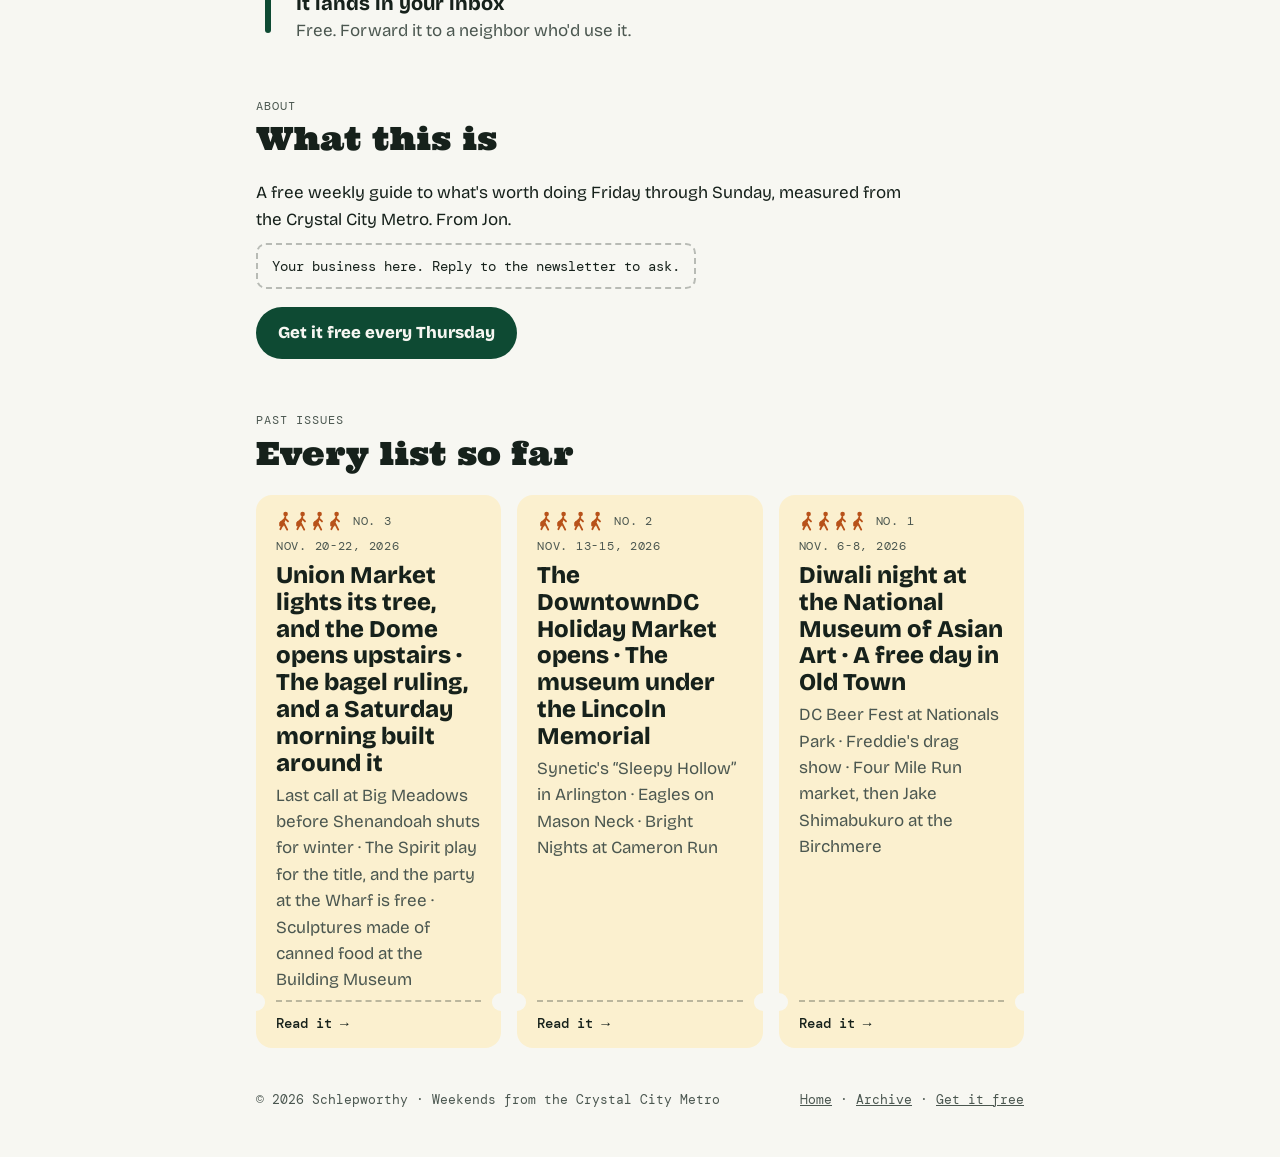
==== commit 2c137503: "Publish No. 3 (Nov. 20-22) and point the home page, archive and sitemap at it Adds /no-3/ (the issue" ====
--- a/index.html
+++ b/index.html
@@ -102,14 +102,14 @@
       <div class="feature__top">
         <span class="spot" aria-hidden="true"><svg viewBox="0 0 64 64"><rect x="12" y="8" width="40" height="50" rx="3" fill="#F7F7F2" stroke="#16211B" stroke-width="2"/><rect x="12" y="8" width="40" height="11" fill="#0E4A33"/><path d="M19 27 H45 M19 34 H45 M19 41 H38" stroke="#16211B" stroke-width="2.4" stroke-linecap="round"/><circle cx="44" cy="48" r="7" fill="#B8521A" stroke="#16211B" stroke-width="1.6"/><path d="M40.6 48 L43 50.4 L47.6 45.6" fill="none" stroke="#FFFFFF" stroke-width="2" stroke-linecap="round" stroke-linejoin="round"/></svg></span>
         <div>
-          <p class="label">Latest issue &middot; No. 2 &middot; Nov. 13-15, 2026</p>
-          <h2 class="feature__title" id="latest-title">Eagles on Mason Neck, the holiday market and the Lincoln undercroft</h2>
+          <p class="label">Latest issue &middot; No. 3 &middot; Nov. 20-22, 2026</p>
+          <h2 class="feature__title" id="latest-title">A bagel ruling, a tree lighting and a title game</h2>
         </div>
       </div>
       <div class="feature__body">
-        <ol class="route route--orange"><li class="stop"><span class="stop__when">Fri.</span><span class="stop__what">The DowntownDC Holiday Market opens</span></li><li class="stop"><span class="stop__when">Sat.</span><span class="stop__what">The museum under the Lincoln Memorial</span></li><li class="stop"><span class="stop__when">Sat.</span><span class="stop__what">Synetic's &ldquo;Sleepy Hollow&rdquo; in Arlington</span></li><li class="stop"><span class="stop__when">Sun.</span><span class="stop__what">Eagles on Mason Neck</span></li><li class="stop"><span class="stop__when">Sat. or Sun.</span><span class="stop__what">Bright Nights at Cameron Run</span></li></ol>
+        <ol class="route route--orange"><li class="stop"><span class="stop__when">Fri.</span><span class="stop__what">Union Market lights its tree, and the Dome opens upstairs</span></li><li class="stop"><span class="stop__when">Sat.</span><span class="stop__what">The bagel ruling, and a Saturday morning built around it</span></li><li class="stop"><span class="stop__when">Sat.</span><span class="stop__what">Last call at Big Meadows before Shenandoah shuts for winter</span></li><li class="stop"><span class="stop__when">Sat.</span><span class="stop__what">The Spirit play for the title, and the party at the Wharf is free</span></li><li class="stop"><span class="stop__when">Sun.</span><span class="stop__what">Sculptures made of canned food at the Building Museum</span></li></ol>
       </div>
-      <ul class="chips"><li><a class="chip" href="/no-2/">Read No. 2</a></li><li><a class="chip" href="/archive/">Every issue</a></li></ul>
+      <ul class="chips"><li><a class="chip" href="/no-3/">Read No. 3</a></li><li><a class="chip" href="/archive/">Every issue</a></li></ul>
     </article>
   </section>
   <section class="section wrap" id="how" aria-labelledby="how-title">
@@ -131,6 +131,13 @@
   <section class="section wrap" aria-labelledby="past-title">
     <div class="section-head"><p class="label">Past issues</p><h2 class="section-title" id="past-title">Every list so far</h2></div>
     <div class="glance">
+      <a href="/no-3/" class="ticket" style="--t: var(--tint-gold)">
+        <span class="energy"><span class="schleppers" data-level="3" aria-hidden="true"><svg viewBox="0 0 16 20"><use href="#sch"/></svg><svg viewBox="0 0 16 20"><use href="#sch"/></svg><svg viewBox="0 0 16 20"><use href="#sch"/></svg><svg viewBox="0 0 16 20"><use href="#sch"/></svg></span>No. 3</span>
+        <span class="ticket__when">Nov. 20-22, 2026</span>
+        <span class="ticket__title">Union Market lights its tree, and the Dome opens upstairs &middot; The bagel ruling, and a Saturday morning built around it</span>
+        <span class="ticket__note">Last call at Big Meadows before Shenandoah shuts for winter &middot; The Spirit play for the title, and the party at the Wharf is free &middot; Sculptures made of canned food at the Building Museum</span>
+        <span class="ticket__stub">Read it &rarr;</span>
+      </a>
       <a href="/no-2/" class="ticket" style="--t: var(--tint-gold)">
         <span class="energy"><span class="schleppers" data-level="3" aria-hidden="true"><svg viewBox="0 0 16 20"><use href="#sch"/></svg><svg viewBox="0 0 16 20"><use href="#sch"/></svg><svg viewBox="0 0 16 20"><use href="#sch"/></svg><svg viewBox="0 0 16 20"><use href="#sch"/></svg></span>No. 2</span>
         <span class="ticket__when">Nov. 13-15, 2026</span>
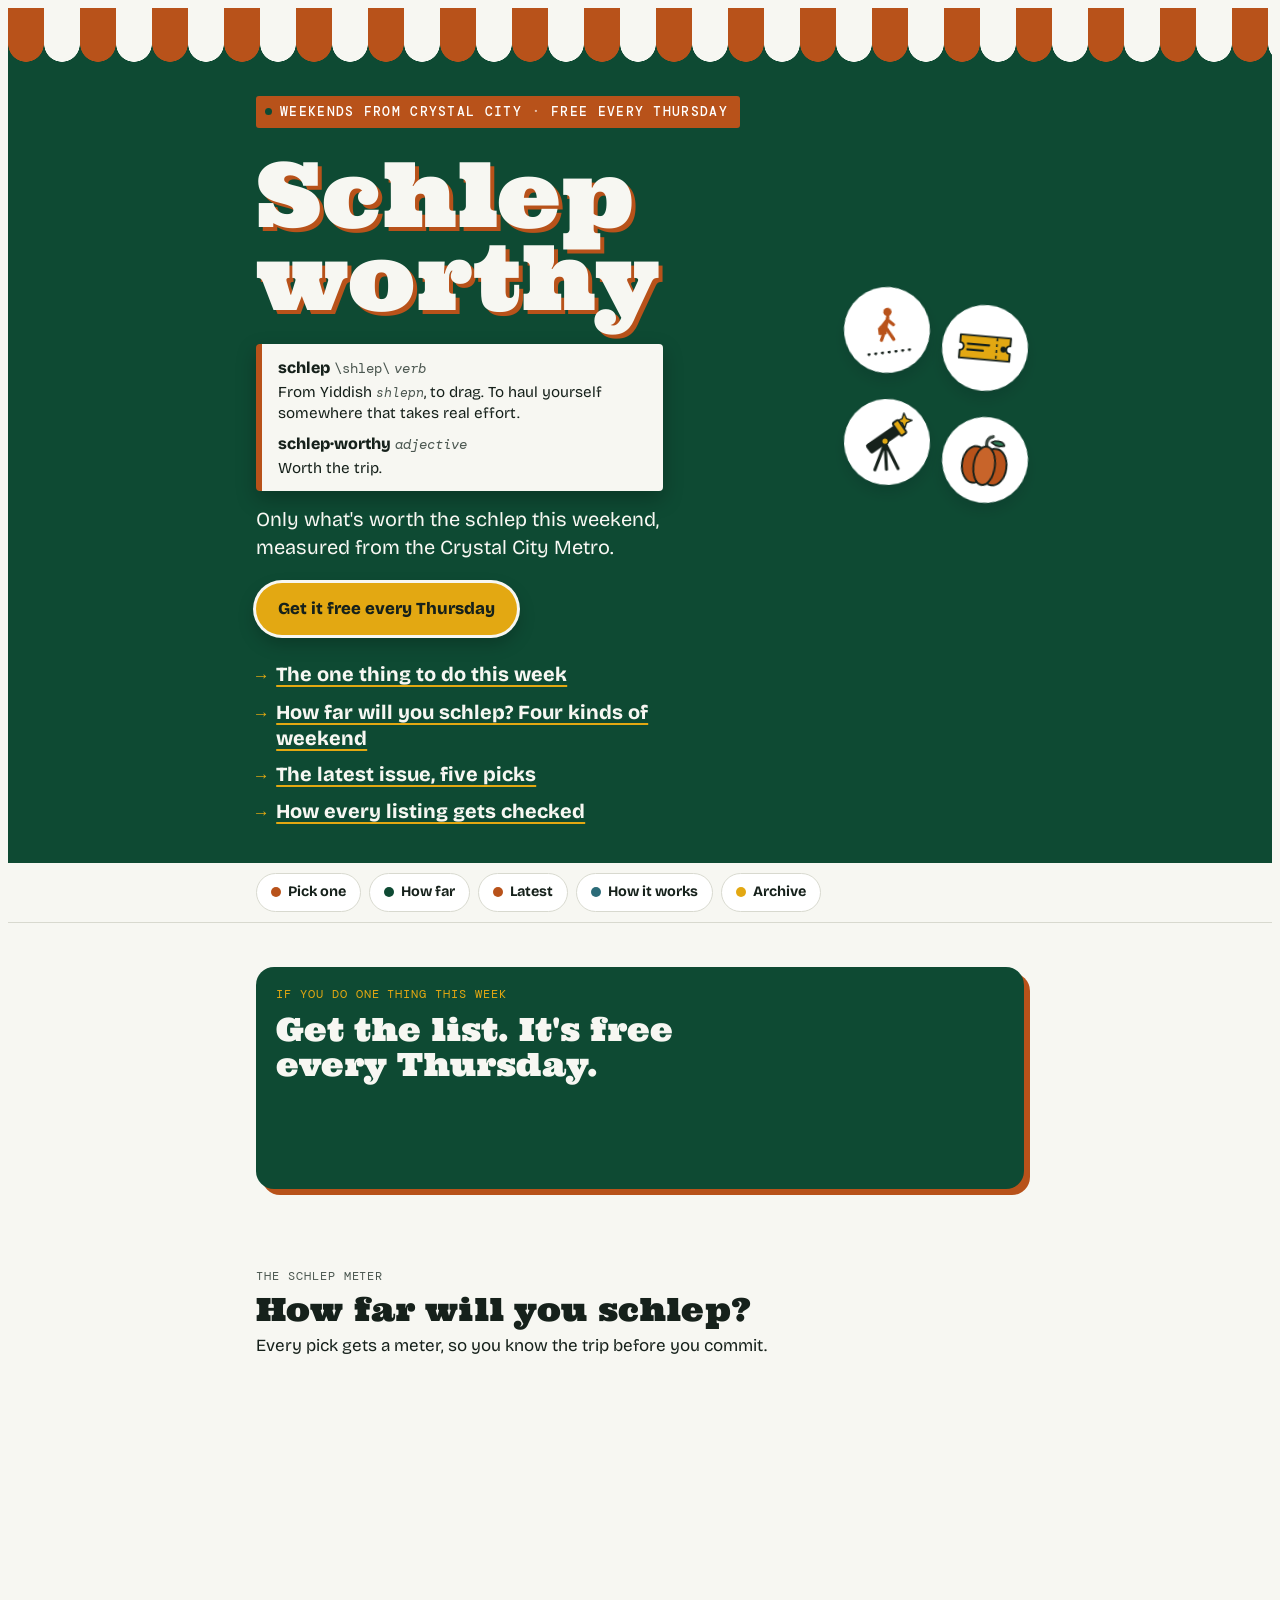
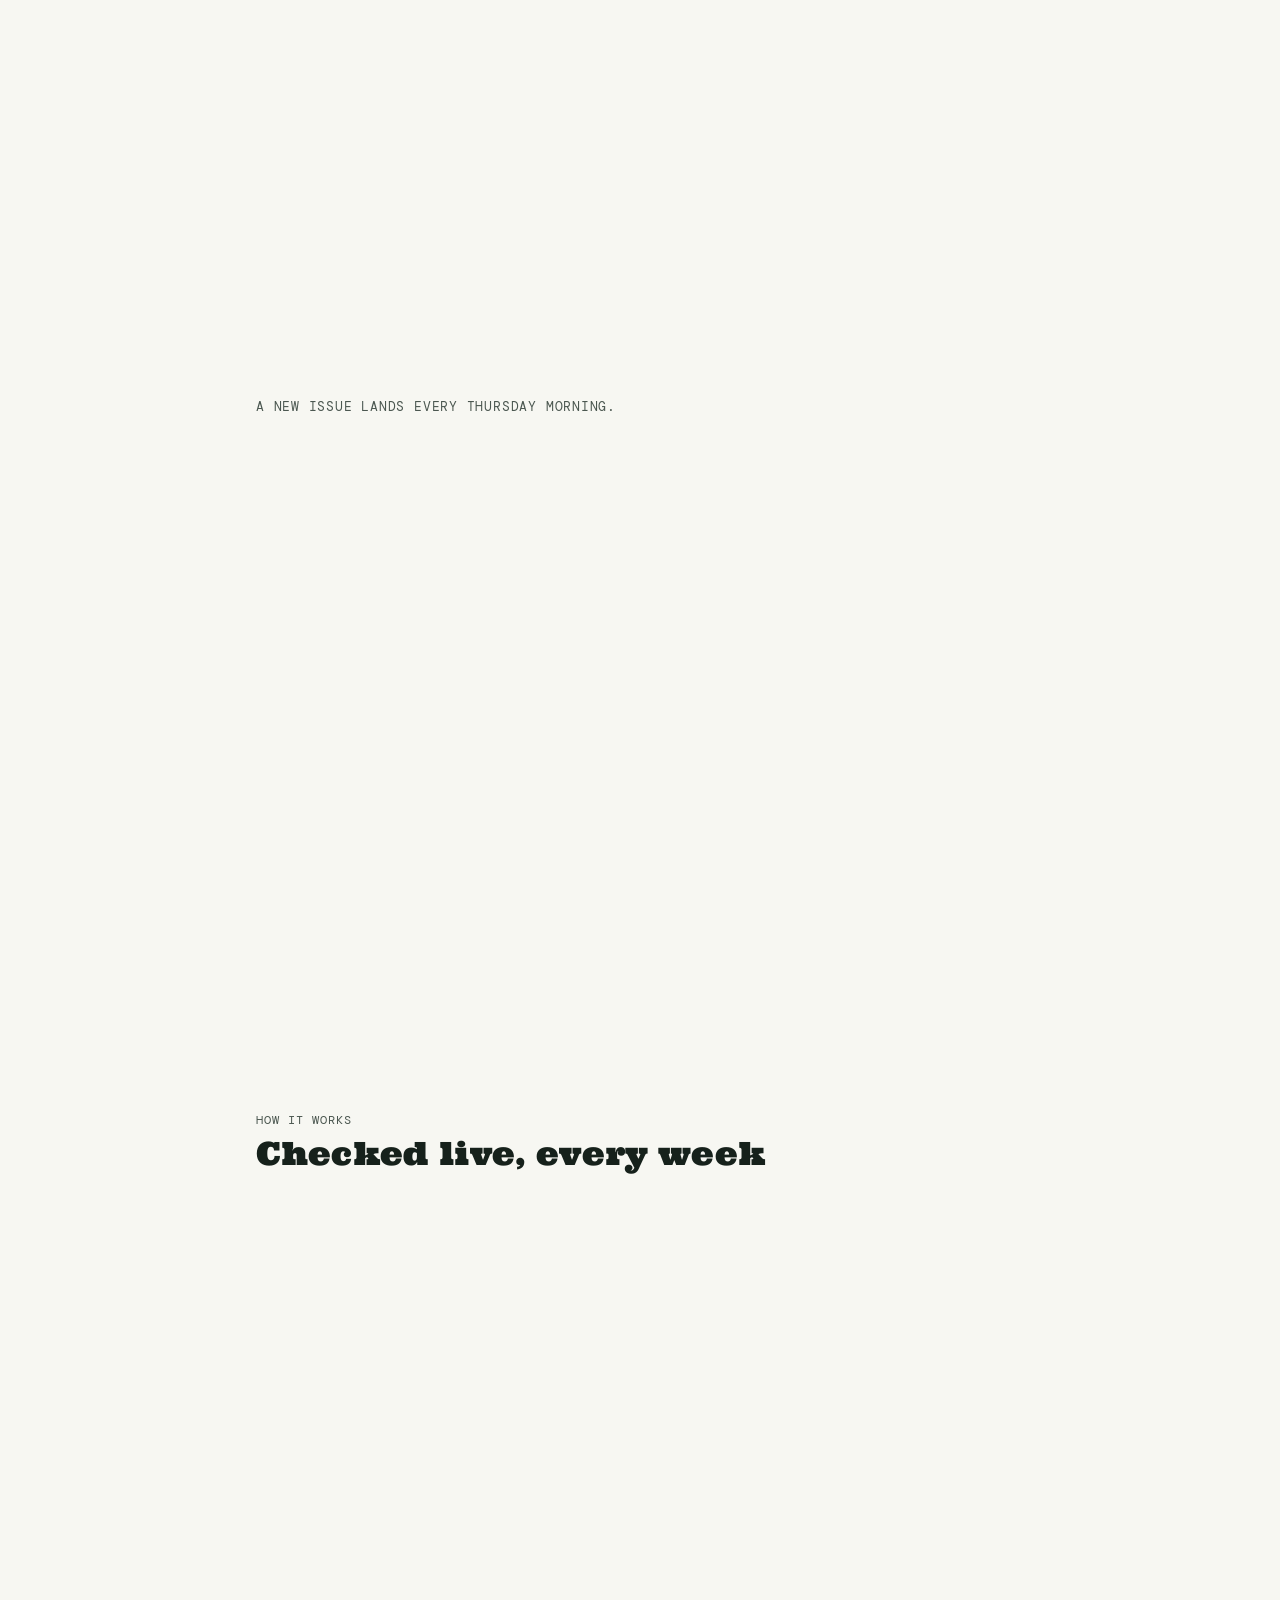
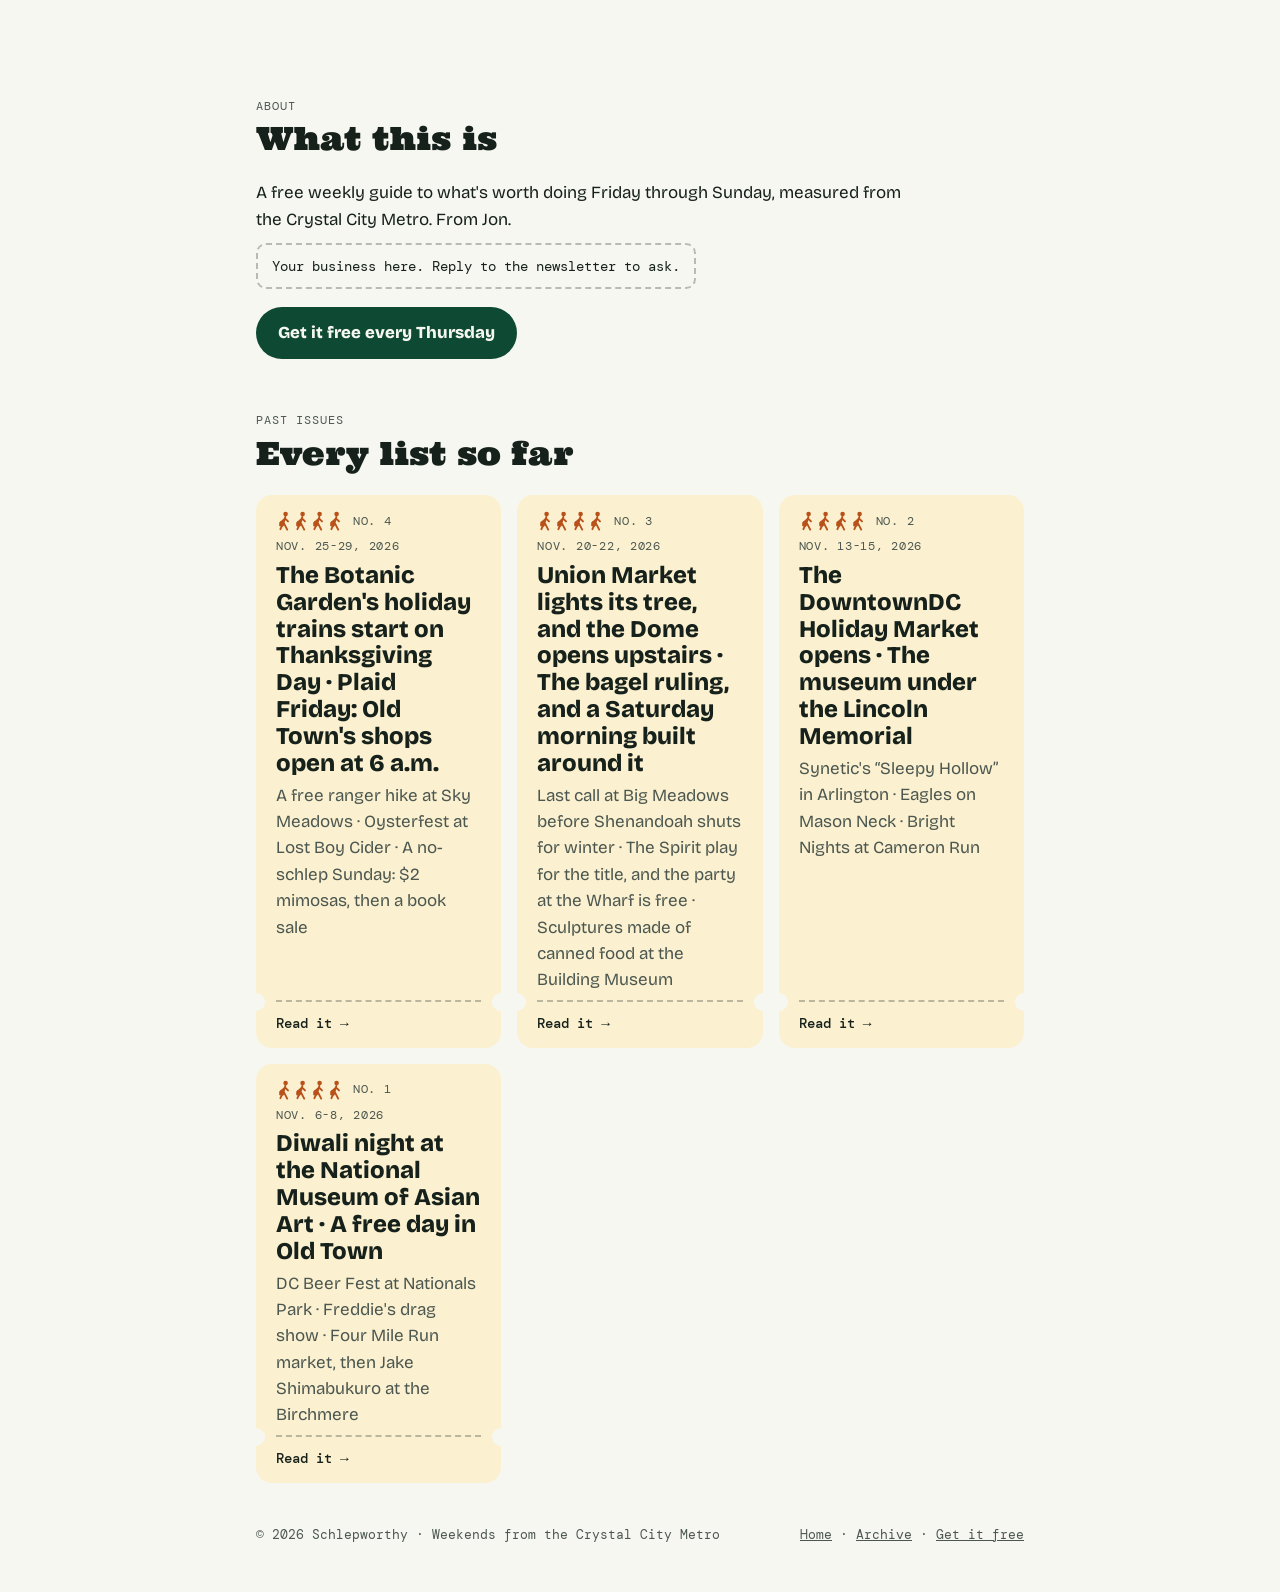
==== commit 2379a8f6: "Add No. 4 (Nov. 25-29): issue page, home card, archive and sitemap Co-Authored-By: Claude Fable 5.2 " ====
--- a/index.html
+++ b/index.html
@@ -102,14 +102,14 @@
       <div class="feature__top">
         <span class="spot" aria-hidden="true"><svg viewBox="0 0 64 64"><rect x="12" y="8" width="40" height="50" rx="3" fill="#F7F7F2" stroke="#16211B" stroke-width="2"/><rect x="12" y="8" width="40" height="11" fill="#0E4A33"/><path d="M19 27 H45 M19 34 H45 M19 41 H38" stroke="#16211B" stroke-width="2.4" stroke-linecap="round"/><circle cx="44" cy="48" r="7" fill="#B8521A" stroke="#16211B" stroke-width="1.6"/><path d="M40.6 48 L43 50.4 L47.6 45.6" fill="none" stroke="#FFFFFF" stroke-width="2" stroke-linecap="round" stroke-linejoin="round"/></svg></span>
         <div>
-          <p class="label">Latest issue &middot; No. 3 &middot; Nov. 20-22, 2026</p>
-          <h2 class="feature__title" id="latest-title">A bagel ruling, a tree lighting and a title game</h2>
+          <p class="label">Latest issue &middot; No. 4 &middot; Nov. 25-29, 2026</p>
+          <h2 class="feature__title" id="latest-title">A rainy Thanksgiving, oysters and a bagel verdict</h2>
         </div>
       </div>
       <div class="feature__body">
-        <ol class="route route--orange"><li class="stop"><span class="stop__when">Fri.</span><span class="stop__what">Union Market lights its tree, and the Dome opens upstairs</span></li><li class="stop"><span class="stop__when">Sat.</span><span class="stop__what">The bagel ruling, and a Saturday morning built around it</span></li><li class="stop"><span class="stop__when">Sat.</span><span class="stop__what">Last call at Big Meadows before Shenandoah shuts for winter</span></li><li class="stop"><span class="stop__when">Sat.</span><span class="stop__what">The Spirit play for the title, and the party at the Wharf is free</span></li><li class="stop"><span class="stop__when">Sun.</span><span class="stop__what">Sculptures made of canned food at the Building Museum</span></li></ol>
+        <ol class="route route--orange"><li class="stop"><span class="stop__when">Thu.</span><span class="stop__what">The Botanic Garden's holiday trains start on Thanksgiving Day</span></li><li class="stop"><span class="stop__when">Fri.</span><span class="stop__what">Plaid Friday: Old Town's shops open at 6 a.m.</span></li><li class="stop"><span class="stop__when">Fri.</span><span class="stop__what">A free ranger hike at Sky Meadows to walk off Thursday</span></li><li class="stop"><span class="stop__when">Sat.</span><span class="stop__what">Oysters and cider at Lost Boy Cider in Alexandria</span></li><li class="stop"><span class="stop__when">Sun.</span><span class="stop__what">A no-schlep Sunday: $2 mimosas, then a book sale</span></li></ol>
       </div>
-      <ul class="chips"><li><a class="chip" href="/no-3/">Read No. 3</a></li><li><a class="chip" href="/archive/">Every issue</a></li></ul>
+      <ul class="chips"><li><a class="chip" href="/no-4/">Read No. 4</a></li><li><a class="chip" href="/archive/">Every issue</a></li></ul>
     </article>
   </section>
   <section class="section wrap" id="how" aria-labelledby="how-title">
@@ -131,6 +131,13 @@
   <section class="section wrap" aria-labelledby="past-title">
     <div class="section-head"><p class="label">Past issues</p><h2 class="section-title" id="past-title">Every list so far</h2></div>
     <div class="glance">
+      <a href="/no-4/" class="ticket" style="--t: var(--tint-gold)">
+        <span class="energy"><span class="schleppers" data-level="3" aria-hidden="true"><svg viewBox="0 0 16 20"><use href="#sch"/></svg><svg viewBox="0 0 16 20"><use href="#sch"/></svg><svg viewBox="0 0 16 20"><use href="#sch"/></svg><svg viewBox="0 0 16 20"><use href="#sch"/></svg></span>No. 4</span>
+        <span class="ticket__when">Nov. 25-29, 2026</span>
+        <span class="ticket__title">The Botanic Garden's holiday trains start on Thanksgiving Day &middot; Plaid Friday: Old Town's shops open at 6 a.m.</span>
+        <span class="ticket__note">A free ranger hike at Sky Meadows &middot; Oysterfest at Lost Boy Cider &middot; A no-schlep Sunday: $2 mimosas, then a book sale</span>
+        <span class="ticket__stub">Read it &rarr;</span>
+      </a>
       <a href="/no-3/" class="ticket" style="--t: var(--tint-gold)">
         <span class="energy"><span class="schleppers" data-level="3" aria-hidden="true"><svg viewBox="0 0 16 20"><use href="#sch"/></svg><svg viewBox="0 0 16 20"><use href="#sch"/></svg><svg viewBox="0 0 16 20"><use href="#sch"/></svg><svg viewBox="0 0 16 20"><use href="#sch"/></svg></span>No. 3</span>
         <span class="ticket__when">Nov. 20-22, 2026</span>
